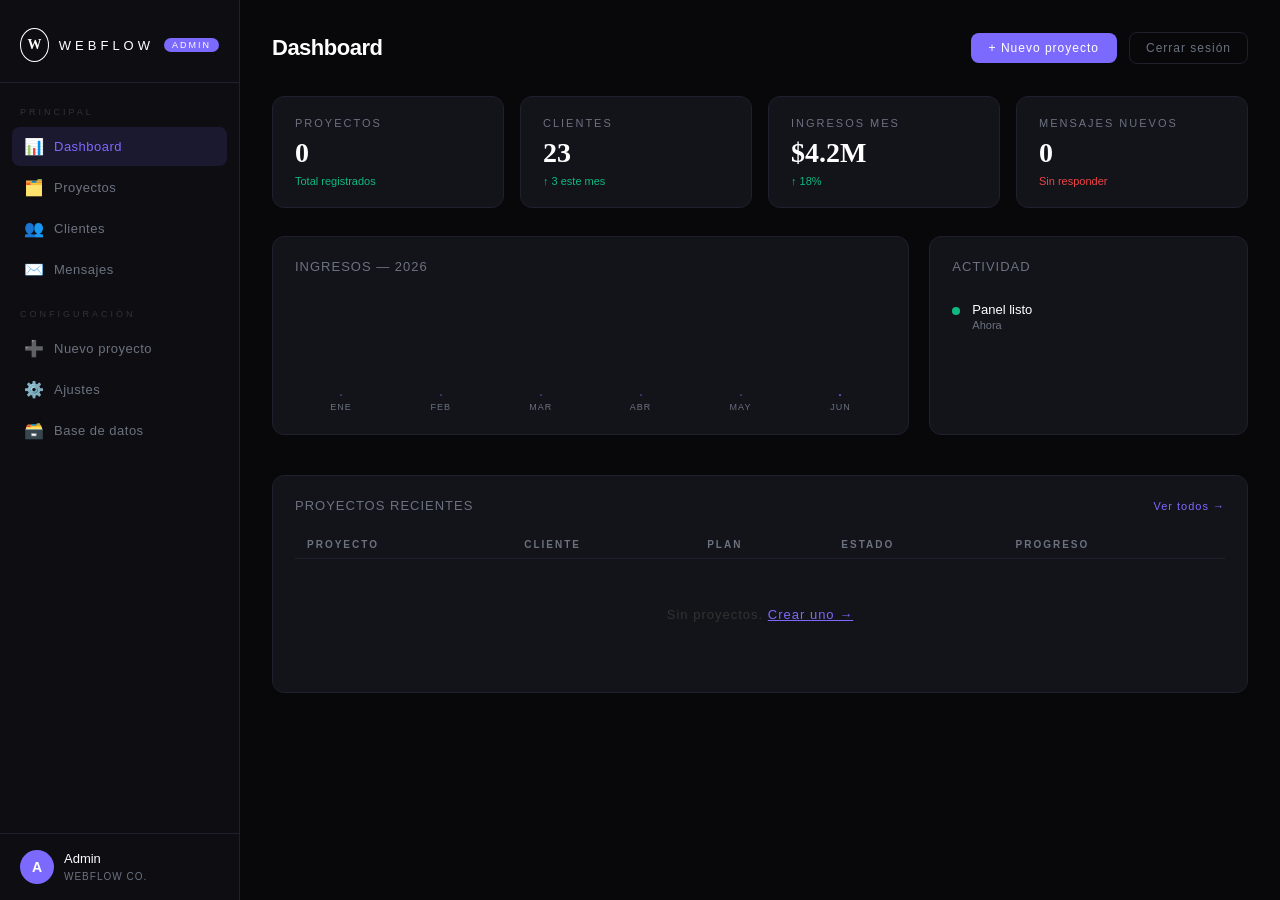
==== admin.html @ 493e7eea "Add files via upload" ====
<!DOCTYPE html>
<html lang="es">
<head>
  <meta charset="UTF-8">
  <meta name="viewport" content="width=device-width, initial-scale=1.0">
  <link rel="icon" href="images.ico/webfloww.ico" type="image/x-icon">
  <title>Admin 👑 Webflow CO</title>
  <style>
    *{margin:0;padding:0;box-sizing:border-box;}
    :root{--bg:#08080a;--side:#0e0e12;--card:#13131a;--border:#1f1f2e;--w:#fff;--g:#6b7280;--accent:#7c6aff;--green:#10b981;--red:#ef4444;--yellow:#f59e0b;}
    body{background:var(--bg);color:var(--w);font-family:'Segoe UI',Arial,sans-serif;display:flex;min-height:100vh;}
    .sidebar{width:240px;min-height:100vh;background:var(--side);border-right:1px solid var(--border);display:flex;flex-direction:column;position:fixed;top:0;left:0;z-index:50;}
    .sb-logo{padding:28px 20px 20px;border-bottom:1px solid var(--border);display:flex;align-items:center;gap:10px;}
    .sb-logo-circle{width:34px;height:34px;border:1.5px solid #fff;border-radius:50%;display:flex;align-items:center;justify-content:center;font-family:Georgia,serif;font-size:14px;font-weight:700;}
    .sb-logo-text{font-size:13px;font-weight:300;letter-spacing:4px;}
    .sb-badge{font-size:9px;letter-spacing:2px;background:var(--accent);color:#fff;padding:2px 8px;border-radius:10px;margin-left:auto;}
    .sb-nav{flex:1;padding:20px 12px;}
    .sb-section{font-size:9px;letter-spacing:3px;color:#333;padding:4px 8px 10px;}
    .sb-link{display:flex;align-items:center;gap:10px;padding:10px 12px;border-radius:8px;color:var(--g);font-size:13px;letter-spacing:.5px;cursor:pointer;transition:all .2s;margin-bottom:2px;border:none;background:none;width:100%;text-align:left;}
    .sb-link:hover,.sb-link.active{background:rgba(124,106,255,.12);color:#fff;}
    .sb-link.active{color:var(--accent);}
    .sb-link .icon{font-size:16px;width:20px;text-align:center;}
    .sb-footer{padding:16px 20px;border-top:1px solid var(--border);}
    .sb-user{display:flex;align-items:center;gap:10px;}
    .sb-avatar{width:34px;height:34px;background:var(--accent);border-radius:50%;display:flex;align-items:center;justify-content:center;font-size:14px;font-weight:700;}
    .sb-user-info small{color:var(--g);font-size:10px;letter-spacing:1px;}
    .sb-user-name{font-size:13px;}
    .main{margin-left:240px;flex:1;padding:32px;min-height:100vh;}
    .topbar{display:flex;align-items:center;justify-content:space-between;margin-bottom:32px;}
    .topbar h1{font-size:22px;font-weight:600;letter-spacing:-.5px;}
    .topbar-right{display:flex;align-items:center;gap:12px;}
    .topbar-btn{padding:8px 18px;background:var(--accent);color:#fff;border:none;border-radius:8px;font-size:12px;letter-spacing:1px;cursor:pointer;transition:opacity .2s;}
    .topbar-btn:hover{opacity:.85;}
    .logout-btn{padding:8px 16px;background:transparent;color:var(--g);border:1px solid var(--border);border-radius:8px;font-size:12px;letter-spacing:1px;cursor:pointer;transition:all .2s;}
    .logout-btn:hover{border-color:#888;color:#fff;}
    .page{display:none;}
    .page.active{display:block;}
    .stats-row{display:grid;grid-template-columns:repeat(4,1fr);gap:16px;margin-bottom:28px;}
    .stat-card{background:var(--card);border:1px solid var(--border);border-radius:12px;padding:20px 22px;}
    .stat-card .label{font-size:11px;letter-spacing:2px;color:var(--g);margin-bottom:8px;}
    .stat-card .value{font-size:28px;font-weight:700;font-family:Georgia,serif;}
    .stat-card .delta{font-size:11px;margin-top:6px;}
    .delta.up{color:var(--green);}
    .delta.down{color:var(--red);}
    .grid2{display:grid;grid-template-columns:1fr 1fr;gap:20px;margin-bottom:20px;}
    .grid3{display:grid;grid-template-columns:2fr 1fr;gap:20px;margin-bottom:20px;}
    .card{background:var(--card);border:1px solid var(--border);border-radius:12px;padding:22px;margin-bottom:20px;}
    .card-header{display:flex;align-items:center;justify-content:space-between;margin-bottom:18px;}
    .card-title{font-size:13px;letter-spacing:1px;color:var(--g);}
    .card-action{font-size:11px;color:var(--accent);cursor:pointer;letter-spacing:1px;background:none;border:none;}
    .card-action:hover{text-decoration:underline;}
    table{width:100%;border-collapse:collapse;}
    th{font-size:10px;letter-spacing:2px;color:var(--g);padding:8px 12px;text-align:left;border-bottom:1px solid var(--border);}
    td{font-size:13px;padding:10px 12px;border-bottom:1px solid #0f0f18;color:#ccc;vertical-align:middle;}
    tr:last-child td{border-bottom:none;}
    tr:hover td{background:rgba(124,106,255,.04);}
    .badge{display:inline-block;padding:3px 10px;border-radius:20px;font-size:10px;letter-spacing:1px;}
    .badge-green{background:rgba(16,185,129,.12);color:var(--green);border:1px solid rgba(16,185,129,.2);}
    .badge-yellow{background:rgba(245,158,11,.12);color:var(--yellow);border:1px solid rgba(245,158,11,.2);}
    .badge-red{background:rgba(239,68,68,.12);color:var(--red);border:1px solid rgba(239,68,68,.2);}
    .badge-purple{background:rgba(124,106,255,.12);color:var(--accent);border:1px solid rgba(124,106,255,.2);}
    .btn-del{background:transparent;border:1px solid var(--red);color:var(--red);padding:4px 12px;border-radius:6px;font-size:11px;letter-spacing:1px;cursor:pointer;transition:all .2s;white-space:nowrap;}
    .btn-del:hover{background:var(--red);color:#fff;}
    .bar-chart{display:flex;align-items:flex-end;gap:8px;height:120px;padding-top:10px;}
    .bar{flex:1;background:rgba(124,106,255,.15);border-radius:4px 4px 0 0;border:1px solid rgba(124,106,255,.3);transition:background .3s;}
    .bar:hover{background:rgba(124,106,255,.35);}
    .bar-label{text-align:center;font-size:9px;color:var(--g);margin-top:6px;letter-spacing:1px;}
    .activity-item{display:flex;gap:12px;padding:10px 0;border-bottom:1px solid var(--border);}
    .activity-item:last-child{border-bottom:none;}
    .act-dot{width:8px;height:8px;border-radius:50%;background:var(--accent);margin-top:5px;flex-shrink:0;}
    .act-dot.green{background:var(--green);}
    .act-dot.yellow{background:var(--yellow);}
    .act-text{font-size:13px;}
    .act-time{font-size:11px;color:var(--g);margin-top:2px;}
    .progress-bar-wrap{background:#1a1a2e;border-radius:4px;height:6px;overflow:hidden;margin-top:6px;}
    .progress-bar{height:100%;border-radius:4px;background:var(--accent);transition:width .5s;}
    .form-grid{display:grid;grid-template-columns:1fr 1fr;gap:14px;}
    .field{margin-bottom:14px;}
    .field label{display:block;font-size:10px;letter-spacing:2px;color:var(--g);margin-bottom:6px;}
    .field input,.field textarea,.field select{width:100%;background:#0a0a10;border:1px solid var(--border);border-radius:8px;padding:10px 14px;color:#fff;font-size:14px;outline:none;transition:border .2s;font-family:inherit;}
    .field input:focus,.field textarea:focus,.field select:focus{border-color:var(--accent);}
    .field textarea{min-height:90px;resize:vertical;}
    .field select option{background:#111;}
    .btn-save{padding:10px 24px;background:var(--accent);color:#fff;border:none;border-radius:8px;font-size:12px;letter-spacing:2px;cursor:pointer;transition:opacity .2s;}
    .btn-save:hover{opacity:.85;}
    .btn-danger{padding:10px 24px;background:transparent;color:var(--red);border:1px solid var(--red);border-radius:8px;font-size:12px;letter-spacing:2px;cursor:pointer;}
    .msg-item{padding:14px 16px;border:1px solid var(--border);border-radius:10px;margin-bottom:10px;transition:border .2s;}
    .msg-item:hover{border-color:#444;}
    .msg-item.unread{border-left:3px solid var(--accent);}
    .msg-header{display:flex;justify-content:space-between;align-items:center;margin-bottom:6px;}
    .msg-from{font-size:14px;font-weight:600;}
    .msg-time{font-size:11px;color:var(--g);}
    .msg-preview{font-size:13px;color:var(--g);margin-bottom:8px;}
    .msg-full{font-size:13px;color:#bbb;line-height:1.8;display:none;margin-top:10px;padding-top:10px;border-top:1px solid var(--border);}
    .msg-actions{display:flex;gap:10px;align-items:center;margin-top:8px;flex-wrap:wrap;}
    .msg-link-btn{background:none;border:none;color:var(--accent);font-size:11px;letter-spacing:1px;cursor:pointer;padding:0;}
    .msg-link-btn:hover{text-decoration:underline;}
    .empty-state{text-align:center;padding:48px 20px;color:#333;font-size:13px;letter-spacing:1px;}
    @media(max-width:900px){
      .sidebar{width:60px;}
      .sb-logo-text,.sb-badge,.sb-section,.sb-user-info,.sb-link span:not(.icon){display:none;}
      .sb-logo{padding:20px 12px;}
      .main{margin-left:60px;padding:20px;}
      .stats-row{grid-template-columns:repeat(2,1fr);}
      .grid2,.grid3{grid-template-columns:1fr;}
      .form-grid{grid-template-columns:1fr;}
    }
  </style>
</head>
<body>

  <aside class="sidebar">
    <div class="sb-logo">
      <div class="sb-logo-circle">W</div>
      <div class="sb-logo-text">WEBFLOW</div>
      <div class="sb-badge">ADMIN</div>
    </div>
    <nav class="sb-nav">
      <div class="sb-section">PRINCIPAL</div>
      <button class="sb-link active" onclick="showPage('dashboard',this)"><span class="icon">📊</span><span>Dashboard</span></button>
      <button class="sb-link" onclick="showPage('proyectos',this)"><span class="icon">🗂️</span><span>Proyectos</span></button>
      <button class="sb-link" onclick="showPage('clientes',this)"><span class="icon">👥</span><span>Clientes</span></button>
      <button class="sb-link" id="sb-mensajes" onclick="showPage('mensajes',this)">
        <span class="icon">✉️</span>
        <span>Mensajes <span id="msgBadge" style="background:var(--accent);color:#fff;border-radius:10px;font-size:9px;padding:1px 6px;margin-left:4px;display:none;"></span></span>
      </button>
      <div class="sb-section" style="margin-top:16px;">CONFIGURACIÓN</div>
      <button class="sb-link" onclick="showPage('nuevo-proyecto',this)"><span class="icon">➕</span><span>Nuevo proyecto</span></button>
      <button class="sb-link" onclick="showPage('ajustes',this)"><span class="icon">⚙️</span><span>Ajustes</span></button>
      <button class="sb-link" onclick="showPage('base-datos',this)"><span class="icon">🗃️</span><span>Base de datos</span></button>
    </nav>
    <div class="sb-footer">
      <div class="sb-user">
        <div class="sb-avatar">A</div>
        <div class="sb-user-info">
          <div class="sb-user-name">Admin</div>
          <small>WEBFLOW CO.</small>
        </div>
      </div>
    </div>
  </aside>

  <main class="main">
    <div class="topbar">
      <h1 id="pageTitle">Dashboard</h1>
      <div class="topbar-right">
        <button class="topbar-btn" onclick="showPage('nuevo-proyecto',null)">+ Nuevo proyecto</button>
        <button class="logout-btn" onclick="doLogout()">Cerrar sesión</button>
      </div>
    </div>

    <!-- DASHBOARD -->
    <div class="page active" id="page-dashboard">
      <div class="stats-row">
        <div class="stat-card"><div class="label">PROYECTOS</div><div class="value" id="dash-nproyectos">0</div><div class="delta up">Total registrados</div></div>
        <div class="stat-card"><div class="label">CLIENTES</div><div class="value">23</div><div class="delta up">↑ 3 este mes</div></div>
        <div class="stat-card"><div class="label">INGRESOS MES</div><div class="value">$4.2M</div><div class="delta up">↑ 18%</div></div>
        <div class="stat-card"><div class="label">MENSAJES NUEVOS</div><div class="value" id="dash-nmensajes">0</div><div class="delta down">Sin responder</div></div>
      </div>
      <div class="grid3">
        <div class="card">
          <div class="card-header"><span class="card-title">INGRESOS — 2026</span></div>
          <div class="bar-chart">
            <div style="display:flex;flex-direction:column;align-items:center;flex:1;"><div class="bar" style="height:40%;"></div><div class="bar-label">ENE</div></div>
            <div style="display:flex;flex-direction:column;align-items:center;flex:1;"><div class="bar" style="height:60%;"></div><div class="bar-label">FEB</div></div>
            <div style="display:flex;flex-direction:column;align-items:center;flex:1;"><div class="bar" style="height:45%;"></div><div class="bar-label">MAR</div></div>
            <div style="display:flex;flex-direction:column;align-items:center;flex:1;"><div class="bar" style="height:80%;"></div><div class="bar-label">ABR</div></div>
            <div style="display:flex;flex-direction:column;align-items:center;flex:1;"><div class="bar" style="height:70%;"></div><div class="bar-label">MAY</div></div>
            <div style="display:flex;flex-direction:column;align-items:center;flex:1;"><div class="bar" style="height:90%;background:rgba(124,106,255,.35);border-color:rgba(124,106,255,.6);"></div><div class="bar-label">JUN</div></div>
          </div>
        </div>
        <div class="card">
          <div class="card-header"><span class="card-title">ACTIVIDAD</span></div>
          <div id="dash-actividad">
            <div class="activity-item"><div class="act-dot green"></div><div><div class="act-text">Panel listo</div><div class="act-time">Ahora</div></div></div>
          </div>
        </div>
      </div>
      <div class="card">
        <div class="card-header">
          <span class="card-title">PROYECTOS RECIENTES</span>
          <button class="card-action" onclick="showPage('proyectos',null)">Ver todos →</button>
        </div>
        <table>
          <thead><tr><th>PROYECTO</th><th>CLIENTE</th><th>PLAN</th><th>ESTADO</th><th>PROGRESO</th></tr></thead>
          <tbody id="dash-tabla"></tbody>
        </table>
      </div>
    </div>

    <!-- PROYECTOS -->
    <div class="page" id="page-proyectos">
      <div class="card">
        <div class="card-header">
          <span class="card-title">TODOS LOS PROYECTOS</span>
          <button class="card-action" onclick="showPage('nuevo-proyecto',null)">+ Nuevo</button>
        </div>
        <table>
          <thead>
            <tr><th>PROYECTO</th><th>CLIENTE</th><th>PLAN</th><th>VALOR</th><th>ESTADO</th><th>ENTREGA</th><th>ACCIÓN</th></tr>
          </thead>
          <tbody id="tabla-proyectos"></tbody>
        </table>
      </div>
    </div>

    <!-- CLIENTES -->
    <div class="page" id="page-clientes">
      <div class="card">
        <div class="card-header"><span class="card-title">CLIENTES REGISTRADOS</span></div>
        <table>
          <thead><tr><th>NOMBRE</th><th>EMPRESA</th><th>TELÉFONO</th><th>CORREO</th><th>ESTADO</th></tr></thead>
          <tbody>
            <tr><td>Juan Pérez</td><td>Hotel La Posada</td><td>+57 310 111 2233</td><td>jperez@posada.com</td><td><span class="badge badge-green">Activo</span></td></tr>
            <tr><td>Ana Gómez</td><td>El Sabor Resto</td><td>+57 311 444 5566</td><td>ana@elsabor.co</td><td><span class="badge badge-green">Activo</span></td></tr>
            <tr><td>Dr. Carlos M.</td><td>Clínica Sonrisa</td><td>+57 312 777 8899</td><td>drm@clinica.co</td><td><span class="badge badge-yellow">En proceso</span></td></tr>
            <tr><td>Sofía Castro</td><td>Moda Elegante</td><td>+57 300 222 3344</td><td>sofia@moda.co</td><td><span class="badge badge-yellow">En proceso</span></td></tr>
            <tr><td>Lic. Ramírez</td><td>R&A Abogados</td><td>+57 315 555 6677</td><td>lic@rabogados.co</td><td><span class="badge badge-red">Pendiente</span></td></tr>
          </tbody>
        </table>
      </div>
    </div>

    <!-- MENSAJES -->
    <div class="page" id="page-mensajes">
      <div class="card">
        <div class="card-header">
          <span class="card-title">MENSAJES DEL FORMULARIO</span>
          <button class="card-action" style="color:var(--red);" onclick="borrarTodos()">Borrar todos</button>
        </div>
        <div id="lista-mensajes"></div>
      </div>
    </div>

    <!-- NUEVO PROYECTO -->
    <div class="page" id="page-nuevo-proyecto">
      <div class="card">
        <div class="card-header"><span class="card-title">CREAR NUEVO PROYECTO</span></div>
        <div class="form-grid">
          <div class="field"><label>NOMBRE DEL PROYECTO *</label><input type="text" id="np-nombre" placeholder="Ej: Hotel Vista Mar"/></div>
          <div class="field"><label>CLIENTE *</label><input type="text" id="np-cliente" placeholder="Nombre del cliente"/></div>
          <div class="field"><label>CORREO</label><input type="email" id="np-correo" placeholder="cliente@correo.com"/></div>
          <div class="field"><label>TELÉFONO</label><input type="tel" id="np-telefono" placeholder="+57 300 000 0000"/></div>
          <div class="field">
            <label>PLAN</label>
            <select id="np-plan">
              <option value="Básico">Básico — $250K</option>
              <option value="Profesional">Profesional — $500K</option>
              <option value="Empresarial">Empresarial — $1.0M</option>
              <option value="Personalizado">Personalizado</option>
            </select>
          </div>
          <div class="field"><label>VALOR</label><input type="text" id="np-valor" placeholder="Ej: $500K"/></div>
          <div class="field">
            <label>ESTADO</label>
            <select id="np-estado">
              <option value="Pendiente">Pendiente</option>
              <option value="En desarrollo">En desarrollo</option>
              <option value="En revisión">En revisión</option>
              <option value="Entregado">Entregado</option>
            </select>
          </div>
          <div class="field"><label>FECHA ESTIMADA</label><input type="text" id="np-fecha" placeholder="Ej: May 2026"/></div>
        </div>
        <div class="field"><label>DESCRIPCIÓN / NOTAS</label><textarea id="np-desc" placeholder="Requerimientos, notas importantes del cliente..."></textarea></div>
        <div style="display:flex;gap:12px;margin-top:8px;">
          <button class="btn-save" onclick="agregarProyecto()">GUARDAR PROYECTO</button>
          <button class="btn-danger" onclick="showPage('proyectos',null)">Cancelar</button>
        </div>
      </div>
    </div>

    <!-- AJUSTES -->
    <div class="page" id="page-ajustes">
      <div class="grid2">
        <div class="card">
          <div class="card-header"><span class="card-title">DATOS DE LA AGENCIA</span></div>
          <div class="field"><label>NOMBRE</label><input type="text" value="Webflow CO."/></div>
          <div class="field"><label>CORREO</label><input type="email" value="webflow.oficial@gmail.com"/></div>
          <div class="field"><label>TELÉFONO</label><input type="tel" value="+57 301 667 5660"/></div>
          <div class="field"><label>CIUDAD</label><input type="text" value="Bucaramanga, Colombia"/></div>
          <button class="btn-save" onclick="alert('Guardado ✓')">GUARDAR</button>
        </div>
        <div class="card">
          <div class="card-header"><span class="card-title">SEGURIDAD</span></div>
          <div class="field"><label>CONTRASEÑA ACTUAL</label><input type="password" placeholder="••••••••"/></div>
          <div class="field"><label>NUEVA CONTRASEÑA</label><input type="password" placeholder="••••••••"/></div>
          <div class="field"><label>CONFIRMAR</label><input type="password" placeholder="••••••••"/></div>
          <button class="btn-save" onclick="alert('Actualizado ✓')">CAMBIAR</button>
        </div>
      </div>
    </div>

    <!-- BASE DE DATOS -->
    <div class="page" id="page-base-datos">
      <div class="card" style="margin-bottom:20px;">
        <div class="card-header"><span class="card-title">OPCIONES DE BASE DE DATOS</span></div>
        <p style="color:var(--g);font-size:14px;line-height:1.8;margin-bottom:20px;">Elige cómo conectar tu agencia a una base de datos real.</p>
        <div style="display:grid;grid-template-columns:repeat(auto-fit,minmax(200px,1fr));gap:14px;">
          <div style="background:#0a0a12;border:1px solid var(--border);border-radius:10px;padding:18px;"><div style="font-size:22px;margin-bottom:8px;">🔥</div><b>Firebase</b><p style="font-size:12px;color:var(--g);margin-top:6px;">NoSQL Google. Gratis hasta cierto límite.</p><span class="badge badge-green" style="margin-top:10px;display:inline-block;">Recomendado</span></div>
          <div style="background:#0a0a12;border:1px solid var(--border);border-radius:10px;padding:18px;"><div style="font-size:22px;margin-bottom:8px;">🐘</div><b>Supabase</b><p style="font-size:12px;color:var(--g);margin-top:6px;">PostgreSQL con API REST automática.</p><span class="badge badge-yellow" style="margin-top:10px;display:inline-block;">Popular</span></div>
          <div style="background:#0a0a12;border:1px solid var(--border);border-radius:10px;padding:18px;"><div style="font-size:22px;margin-bottom:8px;">🍃</div><b>MongoDB</b><p style="font-size:12px;color:var(--g);margin-top:6px;">NoSQL flexible para proyectos complejos.</p><span class="badge badge-purple" style="margin-top:10px;display:inline-block;">Avanzado</span></div>
          <div style="background:#0a0a12;border:1px solid var(--border);border-radius:10px;padding:18px;"><div style="font-size:22px;margin-bottom:8px;">🐬</div><b>MySQL</b><p style="font-size:12px;color:var(--g);margin-top:6px;">Relacional clásico para proyectos estructurados.</p><span class="badge badge-green" style="margin-top:10px;display:inline-block;">Estable</span></div>
        </div>
      </div>
      <div class="card">
        <div class="card-header"><span class="card-title">GUÍA COMPLETA</span></div>
        <p style="color:var(--g);font-size:14px;margin-bottom:16px;">Instrucciones paso a paso y código de ejemplo.</p>
        <a href="db-guide.html" target="_blank" class="btn-save" style="text-decoration:none;display:inline-block;">Ver db-guide.html →</a>
      </div>
    </div>

  </main>

<script>
// ============================================================
// CLAVES localStorage — compartidas con index.html
// ============================================================
const K_MSG  = 'wf_mensajes';
const K_PROY = 'wf_proyectos';

// ============================================================
// NAVEGACIÓN
// ============================================================
const TITLES = {dashboard:'Dashboard',proyectos:'Proyectos',clientes:'Clientes',mensajes:'Mensajes','nuevo-proyecto':'Nuevo Proyecto',ajustes:'Ajustes','base-datos':'Base de Datos'};

function showPage(id, btn) {
  document.querySelectorAll('.page').forEach(p => p.classList.remove('active'));
  document.querySelectorAll('.sb-link').forEach(b => b.classList.remove('active'));
  const pg = document.getElementById('page-' + id);
  if (pg) pg.classList.add('active');
  if (btn) btn.classList.add('active');
  document.getElementById('pageTitle').textContent = TITLES[id] || id;
  if (id === 'proyectos')      renderProyectos();
  if (id === 'mensajes')       renderMensajes();
  if (id === 'dashboard')      renderDashboard();
  if (id === 'nuevo-proyecto') limpiarFormProyecto();
}

function doLogout() {
  sessionStorage.removeItem('wf_admin');
  window.location.href = 'index.html';
}

// ============================================================
// PROYECTOS
// ============================================================
const PLAN_BADGE   = {Básico:'badge-green',Profesional:'badge-yellow',Empresarial:'badge-purple',Personalizado:'badge-purple'};
const ESTADO_BADGE = {Entregado:'badge-green','En revisión':'badge-yellow','En desarrollo':'badge-red',Pendiente:'badge-red',Consultando:'badge-red'};
const ESTADO_PCT   = {Entregado:100,'En revisión':70,'En desarrollo':40,Pendiente:10,Consultando:20};
const ESTADO_COLOR = {Entregado:'var(--green)','En revisión':'var(--yellow)','En desarrollo':'var(--accent)',Pendiente:'var(--red)',Consultando:'var(--red)'};

function getProy()       { try { return JSON.parse(localStorage.getItem(K_PROY)) || []; } catch(e) { return []; } }
function saveProy(arr)   { localStorage.setItem(K_PROY, JSON.stringify(arr)); }

function limpiarFormProyecto() {
  ['np-nombre','np-cliente','np-correo','np-telefono','np-valor','np-fecha','np-desc'].forEach(id => {
    const el = document.getElementById(id);
    if (el) el.value = '';
  });
  const pl = document.getElementById('np-plan');
  const es = document.getElementById('np-estado');
  if (pl) pl.selectedIndex = 0;
  if (es) es.selectedIndex = 0;
}

function agregarProyecto() {
  const nombre  = document.getElementById('np-nombre').value.trim();
  const cliente = document.getElementById('np-cliente').value.trim();
  if (!nombre || !cliente) { alert('Completa al menos el Nombre del proyecto y el Cliente.'); return; }

  const p = {
    id:       Date.now(),
    nombre,
    cliente,
    correo:   document.getElementById('np-correo').value.trim(),
    telefono: document.getElementById('np-telefono').value.trim(),
    plan:     document.getElementById('np-plan').value,
    valor:    document.getElementById('np-valor').value.trim() || '—',
    estado:   document.getElementById('np-estado').value,
    fecha:    document.getElementById('np-fecha').value.trim() || '—',
    desc:     document.getElementById('np-desc').value.trim(),
    creado:   new Date().toLocaleString('es-CO')
  };

  const arr = getProy();
  arr.unshift(p);
  saveProy(arr);

  alert('Proyecto "' + nombre + '" guardado correctamente ✓');
  showPage('proyectos', null);
}

function eliminarProyecto(id) {
  if (!confirm('¿Eliminar este proyecto? Esta acción no se puede deshacer.')) return;
  saveProy(getProy().filter(p => p.id !== id));
  renderProyectos();
  renderDashboard();
}

function renderProyectos() {
  const arr   = getProy();
  const tbody = document.getElementById('tabla-proyectos');
  if (!tbody) return;

  if (arr.length === 0) {
    tbody.innerHTML = `<tr><td colspan="7" class="empty-state">No hay proyectos registrados aún. <a href="#" onclick="showPage('nuevo-proyecto',null);return false;" style="color:var(--accent);">Agregar uno →</a></td></tr>`;
    return;
  }

  tbody.innerHTML = arr.map(p => `
    <tr>
      <td><strong style="color:#eee;">${p.nombre}</strong>${p.desc ? `<br><small style="color:#555;">${p.desc.substring(0,50)}${p.desc.length>50?'...':''}</small>` : ''}</td>
      <td>${p.cliente}${p.correo ? `<br><small style="color:#555;">${p.correo}</small>` : ''}</td>
      <td><span class="badge ${PLAN_BADGE[p.plan]||'badge-purple'}">${p.plan}</span></td>
      <td>${p.valor}</td>
      <td><span class="badge ${ESTADO_BADGE[p.estado]||'badge-red'}">${p.estado}</span></td>
      <td>${p.fecha}</td>
      <td><button class="btn-del" onclick="eliminarProyecto(${p.id})">Eliminar</button></td>
    </tr>
  `).join('');
}

// ============================================================
// MENSAJES — conectados con index.html via localStorage
// ============================================================
function getMsg()      { try { return JSON.parse(localStorage.getItem(K_MSG)) || []; } catch(e) { return []; } }
function saveMsg(arr)  { localStorage.setItem(K_MSG, JSON.stringify(arr)); actualizarBadge(); }

function actualizarBadge() {
  const noLeidos = getMsg().filter(m => !m.leido).length;
  const badge    = document.getElementById('msgBadge');
  const dashN    = document.getElementById('dash-nmensajes');
  if (badge)  { badge.textContent = noLeidos; badge.style.display = noLeidos > 0 ? 'inline' : 'none'; }
  if (dashN)  dashN.textContent = noLeidos;
}

function eliminarMensaje(id) {
  if (!confirm('¿Eliminar este mensaje?')) return;
  saveMsg(getMsg().filter(m => m.id !== id));
  renderMensajes();
  renderDashboard();
}

function borrarTodos() {
  if (getMsg().length === 0) { alert('No hay mensajes para borrar.'); return; }
  if (!confirm('¿Borrar TODOS los mensajes? Esta acción no se puede deshacer.')) return;
  saveMsg([]);
  renderMensajes();
  renderDashboard();
}

function marcarLeido(id) {
  saveMsg(getMsg().map(m => m.id === id ? {...m, leido: true} : m));
  actualizarBadge();
}

function toggleDetalle(id) {
  const el = document.getElementById('det-' + id);
  if (!el) return;
  const abierto = el.style.display === 'block';
  el.style.display = abierto ? 'none' : 'block';
  const btn = document.getElementById('togbtn-' + id);
  if (btn) btn.textContent = abierto ? 'Ver mensaje completo' : 'Ocultar';
  if (!abierto) marcarLeido(id);
}

function tiempoRelativo(ts) {
  const d = Date.now() - ts;
  const m = Math.floor(d/60000), h = Math.floor(d/3600000), dias = Math.floor(d/86400000);
  if (m < 1)  return 'Ahora mismo';
  if (m < 60) return `Hace ${m} min`;
  if (h < 24) return `Hace ${h}h`;
  return `Hace ${dias} día${dias>1?'s':''}`;
}

function renderMensajes() {
  const arr  = getMsg();
  const cont = document.getElementById('lista-mensajes');
  if (!cont) return;

  if (arr.length === 0) {
    cont.innerHTML = '<div class="empty-state">No hay mensajes aún.<br>Los mensajes enviados desde el formulario de contacto del sitio aparecerán aquí automáticamente.</div>';
    return;
  }

  cont.innerHTML = arr.map(m => `
    <div class="msg-item ${m.leido ? '' : 'unread'}">
      <div class="msg-header">
        <span class="msg-from">
          ${m.nombre}
          ${!m.leido ? '<span class="badge badge-purple" style="margin-left:8px;font-size:9px;">NUEVO</span>' : ''}
        </span>
        <span class="msg-time">${tiempoRelativo(m.ts)}</span>
      </div>
      <div class="msg-preview">${(m.mensaje||'(sin mensaje)').substring(0,100)}${m.mensaje&&m.mensaje.length>100?'...':''}</div>
      <div class="msg-full" id="det-${m.id}">
        <table style="border:none;margin:0;">
          <tr><td style="color:var(--g);font-size:11px;letter-spacing:1px;padding:4px 12px 4px 0;border:none;width:80px;">CORREO</td><td style="border:none;padding:4px 0;">${m.correo||'—'}</td></tr>
          <tr><td style="color:var(--g);font-size:11px;letter-spacing:1px;padding:4px 12px 4px 0;border:none;">TELÉFONO</td><td style="border:none;padding:4px 0;">${m.telefono||'—'}</td></tr>
          <tr><td style="color:var(--g);font-size:11px;letter-spacing:1px;padding:4px 12px 4px 0;border:none;">PROYECTO</td><td style="border:none;padding:4px 0;">${m.tipo||'—'}</td></tr>
          <tr><td style="color:var(--g);font-size:11px;letter-spacing:1px;padding:4px 12px 4px 0;border:none;vertical-align:top;">MENSAJE</td><td style="border:none;padding:4px 0;line-height:1.7;">${m.mensaje||'—'}</td></tr>
        </table>
      </div>
      <div class="msg-actions">
        <button id="togbtn-${m.id}" class="msg-link-btn" onclick="toggleDetalle(${m.id})">Ver mensaje completo</button>
        <span style="color:#333;">·</span>
        <button class="btn-del" style="padding:3px 10px;font-size:10px;" onclick="eliminarMensaje(${m.id})">Eliminar</button>
        ${m.correo ? `<span style="color:#333;">·</span><a href="mailto:${m.correo}?subject=Re: Cotización Webflow CO." style="color:var(--accent);font-size:11px;letter-spacing:1px;text-decoration:none;">Responder →</a>` : ''}
      </div>
    </div>
  `).join('');
}

// ============================================================
// DASHBOARD
// ============================================================
function renderDashboard() {
  const proy  = getProy();
  const msgs  = getMsg();
  const noL   = msgs.filter(m => !m.leido).length;

  const np = document.getElementById('dash-nproyectos');
  const nm = document.getElementById('dash-nmensajes');
  if (np) np.textContent = proy.length;
  if (nm) nm.textContent = noL;

  const tbody = document.getElementById('dash-tabla');
  if (tbody) {
    if (proy.length === 0) {
      tbody.innerHTML = `<tr><td colspan="5" class="empty-state">Sin proyectos. <a href="#" onclick="showPage('nuevo-proyecto',null);return false;" style="color:var(--accent);">Crear uno →</a></td></tr>`;
    } else {
      tbody.innerHTML = proy.slice(0,4).map(p => `
        <tr>
          <td>${p.nombre}</td>
          <td>${p.cliente}</td>
          <td><span class="badge ${PLAN_BADGE[p.plan]||'badge-purple'}">${p.plan}</span></td>
          <td><span class="badge ${ESTADO_BADGE[p.estado]||'badge-red'}">${p.estado}</span></td>
          <td><div class="progress-bar-wrap"><div class="progress-bar" style="width:${ESTADO_PCT[p.estado]||10}%;background:${ESTADO_COLOR[p.estado]||'var(--accent)'};"></div></div></td>
        </tr>
      `).join('');
    }
  }
  actualizarBadge();
}

// ============================================================
// INIT
// ============================================================
window.addEventListener('DOMContentLoaded', () => {
  renderDashboard();
  actualizarBadge();
});

// Escuchar mensajes nuevos desde index.html (otra pestaña)
window.addEventListener('storage', e => {
  if (e.key === K_MSG)  { renderMensajes(); renderDashboard(); }
  if (e.key === K_PROY) { renderProyectos(); renderDashboard(); }
});
</script>
</body>
</html>
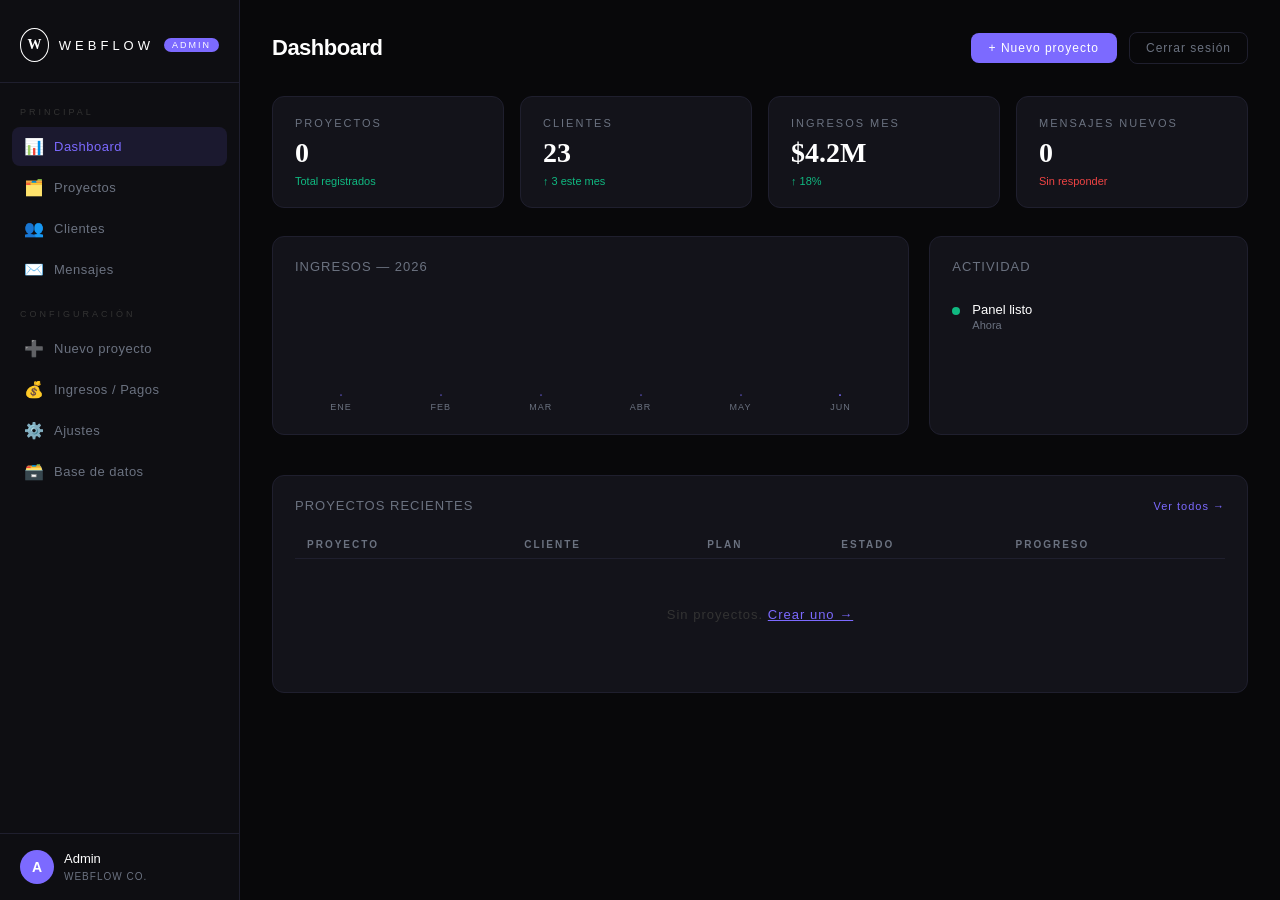
==== commit 1f5d0241: "Update admin.html" ====
--- a/admin.html
+++ b/admin.html
@@ -3,8 +3,8 @@
 <head>
   <meta charset="UTF-8">
   <meta name="viewport" content="width=device-width, initial-scale=1.0">
-  <link rel="icon" href="images.ico/webfloww.ico" type="image/x-icon">
-  <title>Admin 👑 Webflow CO</title>
+    <link rel="icon" href="images.ico/webfloww.ico" type="image/x-icon">
+  <title>Admin — Webflow CO.</title>
   <style>
     *{margin:0;padding:0;box-sizing:border-box;}
     :root{--bg:#08080a;--side:#0e0e12;--card:#13131a;--border:#1f1f2e;--w:#fff;--g:#6b7280;--accent:#7c6aff;--green:#10b981;--red:#ef4444;--yellow:#f59e0b;}
@@ -96,6 +96,52 @@
     .msg-link-btn{background:none;border:none;color:var(--accent);font-size:11px;letter-spacing:1px;cursor:pointer;padding:0;}
     .msg-link-btn:hover{text-decoration:underline;}
     .empty-state{text-align:center;padding:48px 20px;color:#333;font-size:13px;letter-spacing:1px;}
+
+    /* INGRESOS */
+    .ing-stats{display:grid;grid-template-columns:repeat(3,1fr);gap:14px;margin-bottom:20px;}
+    .ing-stat{background:#0a0a12;border:1px solid var(--border);border-radius:10px;padding:16px 20px;}
+    .ing-stat .lbl{font-size:10px;letter-spacing:2px;color:var(--g);margin-bottom:6px;}
+    .ing-stat .val{font-size:24px;font-weight:700;font-family:Georgia,serif;}
+    .ing-stat .sub{font-size:11px;color:var(--g);margin-top:4px;}
+    .bar-chart-dyn{display:flex;align-items:flex-end;gap:6px;height:140px;padding-top:10px;}
+    .bar-dyn{flex:1;border-radius:4px 4px 0 0;border:1px solid rgba(124,106,255,.3);transition:all .4s;cursor:pointer;position:relative;min-width:0;}
+    .bar-dyn:hover{filter:brightness(1.3);}
+    .bar-dyn-label{text-align:center;font-size:9px;color:var(--g);margin-top:5px;letter-spacing:1px;}
+    .ing-form-row{display:grid;grid-template-columns:1fr 1fr 1fr 1fr auto;gap:10px;align-items:end;margin-bottom:16px;}
+    .ing-form-row .field{margin-bottom:0;}
+    .pago-item{display:flex;align-items:center;gap:12px;padding:10px 14px;background:#0a0a12;border:1px solid var(--border);border-radius:8px;margin-bottom:8px;transition:border .2s;}
+    .pago-item:hover{border-color:#3a3a5a;}
+    .pago-icon{width:36px;height:36px;border-radius:8px;display:flex;align-items:center;justify-content:center;font-size:16px;flex-shrink:0;}
+    .pago-icon.pse{background:rgba(0,120,200,.15);border:1px solid rgba(0,120,200,.3);}
+    .pago-icon.efec{background:rgba(16,185,129,.1);border:1px solid rgba(16,185,129,.2);}
+    .pago-icon.trans{background:rgba(245,158,11,.1);border:1px solid rgba(245,158,11,.2);}
+    .pago-icon.otro{background:rgba(124,106,255,.1);border:1px solid rgba(124,106,255,.2);}
+    .pago-info{flex:1;min-width:0;}
+    .pago-nombre{font-size:13px;color:#eee;white-space:nowrap;overflow:hidden;text-overflow:ellipsis;}
+    .pago-meta{font-size:11px;color:var(--g);margin-top:2px;}
+    .pago-valor{font-size:15px;font-weight:700;color:var(--green);white-space:nowrap;margin-right:12px;}
+    .pago-valor.egreso{color:var(--red);}
+    .metodo-tabs{display:flex;gap:0;margin-bottom:20px;border-bottom:1px solid var(--border);}
+    .metodo-tab{padding:8px 18px;font-size:11px;letter-spacing:2px;color:var(--g);cursor:pointer;border-bottom:2px solid transparent;transition:all .2s;background:none;border-top:none;border-left:none;border-right:none;}
+    .metodo-tab.active{color:var(--accent);border-bottom-color:var(--accent);}
+    .pse-guide{background:linear-gradient(135deg,rgba(0,120,200,.08),rgba(0,80,160,.04));border:1px solid rgba(0,120,200,.2);border-radius:12px;padding:24px;}
+    .pse-step{display:flex;gap:14px;margin-bottom:20px;align-items:flex-start;}
+    .pse-num{width:28px;height:28px;background:rgba(0,120,200,.2);border:1px solid rgba(0,120,200,.4);border-radius:50%;display:flex;align-items:center;justify-content:center;font-size:11px;color:#60b0ff;flex-shrink:0;margin-top:2px;}
+    .pse-step h4{font-size:13px;margin-bottom:4px;}
+    .pse-step p{font-size:12px;color:var(--g);line-height:1.7;}
+    .code-block{background:#05050a;border:1px solid var(--border);border-radius:8px;padding:14px 16px;font-size:11px;line-height:1.8;color:#a78bfa;overflow-x:auto;margin-top:10px;font-family:monospace;}
+    .code-block .cm{color:#4a5568;}
+    .code-block .ck{color:#7c6aff;}
+    .code-block .cs{color:#10b981;}
+    .provider-cards{display:grid;grid-template-columns:repeat(auto-fit,minmax(180px,1fr));gap:12px;margin-bottom:20px;}
+    .prov-card{background:#0a0a12;border:1px solid var(--border);border-radius:10px;padding:16px;cursor:pointer;transition:all .2s;}
+    .prov-card:hover,.prov-card.sel{border-color:var(--accent);}
+    .prov-card.sel{background:rgba(124,106,255,.06);}
+    .prov-logo{font-size:24px;margin-bottom:8px;}
+    .prov-name{font-size:13px;font-weight:600;margin-bottom:4px;}
+    .prov-desc{font-size:11px;color:var(--g);line-height:1.5;}
+    .prov-fee{font-size:10px;color:var(--yellow);margin-top:8px;letter-spacing:1px;}
+
     @media(max-width:900px){
       .sidebar{width:60px;}
       .sb-logo-text,.sb-badge,.sb-section,.sb-user-info,.sb-link span:not(.icon){display:none;}
@@ -126,6 +172,7 @@
       </button>
       <div class="sb-section" style="margin-top:16px;">CONFIGURACIÓN</div>
       <button class="sb-link" onclick="showPage('nuevo-proyecto',this)"><span class="icon">➕</span><span>Nuevo proyecto</span></button>
+      <button class="sb-link" onclick="showPage('ingresos',this)"><span class="icon">💰</span><span>Ingresos / Pagos</span></button>
       <button class="sb-link" onclick="showPage('ajustes',this)"><span class="icon">⚙️</span><span>Ajustes</span></button>
       <button class="sb-link" onclick="showPage('base-datos',this)"><span class="icon">🗃️</span><span>Base de datos</span></button>
     </nav>
@@ -207,15 +254,36 @@
     <!-- CLIENTES -->
     <div class="page" id="page-clientes">
       <div class="card">
-        <div class="card-header"><span class="card-title">CLIENTES REGISTRADOS</span></div>
+        <div class="card-header">
+          <span class="card-title">CLIENTES REGISTRADOS</span>
+          <button class="card-action" onclick="showAddCliente()">+ Agregar</button>
+        </div>
+        <div id="form-cliente" style="display:none;background:#0a0a10;border:1px solid var(--border);border-radius:10px;padding:20px;margin-bottom:18px;">
+          <div style="font-size:10px;letter-spacing:2px;color:var(--g);margin-bottom:14px;" id="form-cliente-title">NUEVO CLIENTE</div>
+          <input type="hidden" id="cli-edit-id"/>
+          <div style="display:grid;grid-template-columns:1fr 1fr;gap:12px;margin-bottom:12px;">
+            <div class="field" style="margin:0;"><label>NOMBRE *</label><input type="text" id="cli-nombre" placeholder="Nombre completo"/></div>
+            <div class="field" style="margin:0;"><label>EMPRESA</label><input type="text" id="cli-empresa" placeholder="Nombre de la empresa"/></div>
+            <div class="field" style="margin:0;"><label>TELÉFONO</label><input type="tel" id="cli-tel" placeholder="+57 300 000 0000"/></div>
+            <div class="field" style="margin:0;"><label>CORREO</label><input type="email" id="cli-correo" placeholder="cliente@correo.com"/></div>
+            <div class="field" style="margin:0;"><label>ESTADO</label>
+              <select id="cli-estado">
+                <option value="Activo">Activo</option>
+                <option value="En proceso">En proceso</option>
+                <option value="Pendiente">Pendiente</option>
+                <option value="Inactivo">Inactivo</option>
+              </select>
+            </div>
+            <div class="field" style="margin:0;"><label>NOTAS</label><input type="text" id="cli-notas" placeholder="Opcional"/></div>
+          </div>
+          <div style="display:flex;gap:10px;">
+            <button class="btn-save" onclick="guardarCliente()">GUARDAR</button>
+            <button class="btn-danger" onclick="cancelarCliente()">Cancelar</button>
+          </div>
+        </div>
         <table>
-          <thead><tr><th>NOMBRE</th><th>EMPRESA</th><th>TELÉFONO</th><th>CORREO</th><th>ESTADO</th></tr></thead>
-          <tbody>
-            <tr><td>Juan Pérez</td><td>Hotel La Posada</td><td>+57 310 111 2233</td><td>jperez@posada.com</td><td><span class="badge badge-green">Activo</span></td></tr>
-            <tr><td>Ana Gómez</td><td>El Sabor Resto</td><td>+57 311 444 5566</td><td>ana@elsabor.co</td><td><span class="badge badge-green">Activo</span></td></tr>
-            <tr><td>Dr. Carlos M.</td><td>Clínica Sonrisa</td><td>+57 312 777 8899</td><td>drm@clinica.co</td><td><span class="badge badge-yellow">En proceso</span></td></tr>
-            <tr><td>Sofía Castro</td><td>Moda Elegante</td><td>+57 300 222 3344</td><td>sofia@moda.co</td><td><span class="badge badge-yellow">En proceso</span></td></tr>
-            <tr><td>Lic. Ramírez</td><td>R&A Abogados</td><td>+57 315 555 6677</td><td>lic@rabogados.co</td><td><span class="badge badge-red">Pendiente</span></td></tr>
+          <thead><tr><th>NOMBRE</th><th>EMPRESA</th><th>TELÉFONO</th><th>CORREO</th><th>ESTADO</th><th>ACCIONES</th></tr></thead>
+          <tbody id="tabla-clientes">
           </tbody>
         </table>
       </div>
@@ -235,7 +303,8 @@
     <!-- NUEVO PROYECTO -->
     <div class="page" id="page-nuevo-proyecto">
       <div class="card">
-        <div class="card-header"><span class="card-title">CREAR NUEVO PROYECTO</span></div>
+        <div class="card-header"><span class="card-title" id="np-form-title">CREAR NUEVO PROYECTO</span></div>
+        <input type="hidden" id="np-edit-id" value=""/>
         <div class="form-grid">
           <div class="field"><label>NOMBRE DEL PROYECTO *</label><input type="text" id="np-nombre" placeholder="Ej: Hotel Vista Mar"/></div>
           <div class="field"><label>CLIENTE *</label><input type="text" id="np-cliente" placeholder="Nombre del cliente"/></div>
@@ -270,6 +339,308 @@
       </div>
     </div>
 
+    <!-- INGRESOS / PAGOS -->
+    <div class="page" id="page-ingresos">
+
+      <!-- Stats rápidas -->
+      <div class="ing-stats" id="ing-stats-row">
+        <div class="ing-stat"><div class="lbl">INGRESOS TOTALES</div><div class="val" id="ing-total">$0</div><div class="sub">Todos los pagos</div></div>
+        <div class="ing-stat" style="position:relative;">
+          <div class="lbl">MES ACTUAL <button onclick="toggleEditMes()" style="background:none;border:none;color:var(--accent);font-size:10px;letter-spacing:1px;cursor:pointer;margin-left:6px;">✏ editar</button></div>
+          <div class="val" id="ing-mes">$0</div>
+          <div class="sub" id="ing-mes-lbl">—</div>
+          <!-- Panel editar ingreso manual del mes -->
+          <div id="edit-mes-panel" style="display:none;position:absolute;top:100%;left:0;right:0;background:var(--card);border:1px solid var(--accent);border-radius:10px;padding:14px;z-index:20;margin-top:6px;min-width:240px;">
+            <div style="font-size:10px;letter-spacing:2px;color:var(--g);margin-bottom:10px;">AJUSTAR INGRESO DEL MES</div>
+            <input type="number" id="edit-mes-val" placeholder="Valor en COP (ej: 2500000)" style="width:100%;background:#0a0a10;border:1px solid var(--border);border-radius:6px;padding:8px 12px;color:#fff;font-size:14px;outline:none;margin-bottom:8px;font-family:inherit;"/>
+            <input type="text" id="edit-mes-nota" placeholder="Nota (ej: Abono cliente X)" style="width:100%;background:#0a0a10;border:1px solid var(--border);border-radius:6px;padding:8px 12px;color:#fff;font-size:14px;outline:none;margin-bottom:10px;font-family:inherit;"/>
+            <div style="display:flex;gap:8px;">
+              <button onclick="guardarEditMes('ingreso')" style="flex:1;background:var(--green);color:#fff;border:none;border-radius:6px;padding:7px;font-size:11px;letter-spacing:1px;cursor:pointer;">+ INGRESO</button>
+              <button onclick="guardarEditMes('egreso')"  style="flex:1;background:rgba(239,68,68,.15);color:var(--red);border:1px solid rgba(239,68,68,.3);border-radius:6px;padding:7px;font-size:11px;letter-spacing:1px;cursor:pointer;">− EGRESO</button>
+              <button onclick="toggleEditMes()" style="background:none;border:1px solid var(--border);color:var(--g);border-radius:6px;padding:7px 10px;font-size:11px;cursor:pointer;">✕</button>
+            </div>
+          </div>
+        </div>
+        <div class="ing-stat"><div class="lbl">PAGOS REGISTRADOS</div><div class="val" id="ing-count">0</div><div class="sub">Transacciones</div></div>
+      </div>
+
+      <!-- Gráfica dinámica -->
+      <div class="card">
+        <div class="card-header">
+          <span class="card-title">INGRESOS POR MES — <span id="ing-anio">2026</span></span>
+          <div style="display:flex;gap:8px;">
+            <button class="card-action" onclick="cambiarAnio(-1)">← Ant</button>
+            <button class="card-action" onclick="cambiarAnio(1)">Sig →</button>
+          </div>
+        </div>
+        <div style="display:flex;gap:4px;align-items:flex-end;">
+          <div style="display:flex;flex-direction:column;justify-content:space-between;height:140px;padding-right:8px;font-size:9px;color:var(--g);text-align:right;" id="ing-eje-y"></div>
+          <div style="flex:1;">
+            <div class="bar-chart-dyn" id="ing-barchart"></div>
+            <div style="display:flex;gap:6px;" id="ing-bar-labels"></div>
+          </div>
+        </div>
+      </div>
+
+      <!-- Tabs: Nuevo pago / Historial / PSE -->
+      <div class="card">
+        <div class="metodo-tabs">
+          <button class="metodo-tab active" onclick="switchIngTab('nuevo',this)">➕ Registrar pago</button>
+          <button class="metodo-tab" onclick="switchIngTab('historial',this)">📋 Historial</button>
+          <button class="metodo-tab" onclick="switchIngTab('pse',this)">🏦 Conectar PSE</button>
+        </div>
+
+        <!-- TAB: Nuevo pago -->
+        <div id="ingtab-nuevo">
+          <p style="color:var(--g);font-size:13px;margin-bottom:16px;">Registra manualmente un ingreso recibido (transferencia, PSE, efectivo, etc.)</p>
+          <div class="ing-form-row">
+            <div class="field">
+              <label>CONCEPTO</label>
+              <input type="text" id="ing-concepto" placeholder="Ej: Pago proyecto Hotel"/>
+            </div>
+            <div class="field">
+              <label>CLIENTE</label>
+              <input type="text" id="ing-cliente" placeholder="Nombre del cliente"/>
+            </div>
+            <div class="field">
+              <label>VALOR (COP)</label>
+              <input type="number" id="ing-valor" placeholder="500000" min="0"/>
+            </div>
+            <div class="field">
+              <label>MÉTODO</label>
+              <select id="ing-metodo">
+                <option value="PSE">PSE</option>
+                <option value="Transferencia">Transferencia bancaria</option>
+                <option value="Efectivo">Efectivo</option>
+                <option value="Nequi">Nequi</option>
+                <option value="Daviplata">Daviplata</option>
+                <option value="Otro">Otro</option>
+              </select>
+            </div>
+            <div class="field">
+              <label>FECHA</label>
+              <input type="date" id="ing-fecha"/>
+            </div>
+          </div>
+          <div class="field" style="max-width:600px;">
+            <label>NOTAS (opcional)</label>
+            <input type="text" id="ing-notas" placeholder="Referencia, número de transacción, abono, etc."/>
+          </div>
+          <div style="display:flex;gap:10px;margin-top:4px;">
+            <button class="btn-save" onclick="registrarPago()">GUARDAR PAGO</button>
+            <button class="btn-save" style="background:rgba(239,68,68,.15);color:var(--red);border:1px solid rgba(239,68,68,.3);" onclick="registrarPago('egreso')">REGISTRAR EGRESO</button>
+          </div>
+        </div>
+
+        <!-- TAB: Historial -->
+        <div id="ingtab-historial" style="display:none;">
+          <div style="display:flex;justify-content:space-between;align-items:center;margin-bottom:14px;">
+            <div style="display:flex;gap:8px;">
+              <button class="metodo-tab active" style="padding:6px 14px;" id="ftab-todo" onclick="filtrarPagos('todo',this)">Todos</button>
+              <button class="metodo-tab" style="padding:6px 14px;" id="ftab-ingreso" onclick="filtrarPagos('ingreso',this)">Ingresos</button>
+              <button class="metodo-tab" style="padding:6px 14px;" id="ftab-egreso" onclick="filtrarPagos('egreso',this)">Egresos</button>
+            </div>
+            <button class="card-action" style="color:var(--red);" onclick="borrarHistorial()">Borrar todo</button>
+          </div>
+          <div id="lista-pagos">
+            <div class="empty-state">No hay pagos registrados aún.</div>
+          </div>
+        </div>
+
+        <!-- TAB: PSE -->
+        <div id="ingtab-pse" style="display:none;">
+          <p style="color:var(--g);font-size:13px;margin-bottom:20px;">PSE (Pagos Seguros en Línea) es la pasarela de pagos bancaria más usada en Colombia. Aquí cómo integrarlo en tu sitio.</p>
+
+          <!-- Proveedores -->
+          <div style="font-size:10px;letter-spacing:3px;color:var(--g);margin-bottom:12px;">ELIGE UN PROVEEDOR (intermediarios de PSE)</div>
+          <div class="provider-cards">
+            <div class="prov-card sel" id="prov-wompi" onclick="selProv('wompi')">
+              <div class="prov-logo">💳</div>
+              <div class="prov-name">Wompi (Bancolombia)</div>
+              <div class="prov-desc">El más fácil de integrar. API moderna, documentación en español.</div>
+              <div class="prov-fee">Comisión: 2.95% + $900</div>
+            </div>
+            <div class="prov-card" id="prov-epayco" onclick="selProv('epayco')">
+              <div class="prov-logo">🏦</div>
+              <div class="prov-name">ePayco</div>
+              <div class="prov-desc">Pasarela colombiana con soporte para PSE, tarjetas y efectivo.</div>
+              <div class="prov-fee">Comisión: 2.90% + IVA</div>
+            </div>
+            <div class="prov-card" id="prov-payu" onclick="selProv('payu')">
+              <div class="prov-logo">🌐</div>
+              <div class="prov-name">PayU Colombia</div>
+              <div class="prov-desc">Amplia cobertura en Latinoamérica. Ideal para negocios que escalan.</div>
+              <div class="prov-fee">Comisión: 3.49% + IVA</div>
+            </div>
+            <div class="prov-card" id="prov-mercadopago" onclick="selProv('mercadopago')">
+              <div class="prov-logo">🛒</div>
+              <div class="prov-name">Mercado Pago</div>
+              <div class="prov-desc">Muy conocido en Colombia. Soporte PSE y múltiples medios.</div>
+              <div class="prov-fee">Comisión: 3.29% + IVA</div>
+            </div>
+          </div>
+
+          <!-- Guía dinámica por proveedor -->
+          <div id="pse-guia-wompi" class="pse-guide">
+            <div style="font-size:11px;letter-spacing:3px;color:#60b0ff;margin-bottom:16px;">WOMPI — PASO A PASO</div>
+            <div class="pse-step">
+              <div class="pse-num">1</div>
+              <div>
+                <h4>Crear cuenta en Wompi</h4>
+                <p>Ve a <strong style="color:#60b0ff;">comercios.wompi.co</strong> → Regístrate con RUT o cédula → Activa tu cuenta (puede tomar 1-2 días hábiles para producción).</p>
+              </div>
+            </div>
+            <div class="pse-step">
+              <div class="pse-num">2</div>
+              <div>
+                <h4>Obtener llaves de API</h4>
+                <p>En el dashboard de Wompi → Configuración → Llaves de API. Copia tu <strong style="color:#60b0ff;">llave pública</strong> (pub_test_xxx para pruebas).</p>
+              </div>
+            </div>
+            <div class="pse-step">
+              <div class="pse-num">3</div>
+              <div>
+                <h4>Agregar el widget al sitio (opción más simple)</h4>
+                <p>Pega este código en tu <code style="color:var(--accent);">index.html</code> donde quieras el botón de pago:</p>
+                <div class="code-block">
+<span class="cm">&lt;!-- Botón de pago Wompi — pegar en index.html --&gt;</span>
+&lt;form&gt;
+  &lt;script
+    src=<span class="cs">"https://checkout.wompi.co/widget.js"</span>
+    data-render=<span class="cs">"button"</span>
+    data-public-key=<span class="cs">"pub_test_TU_LLAVE_PUBLICA"</span>
+    data-currency=<span class="cs">"COP"</span>
+    data-amount-in-cents=<span class="cs">"50000000"</span> <span class="cm">&lt;!-- $500.000 COP --&gt;</span>
+    data-reference=<span class="cs">"WEBFLOW-001"</span>
+    data-redirect-url=<span class="cs">"https://tudominio.com/gracias"</span>
+  &gt;&lt;/script&gt;
+&lt;/form&gt;</div>
+              </div>
+            </div>
+            <div class="pse-step">
+              <div class="pse-num">4</div>
+              <div>
+                <h4>Opción avanzada: API REST (monto dinámico)</h4>
+                <p>Para cobrar el monto exacto del proyecto, usa la API desde tu backend:</p>
+                <div class="code-block">
+<span class="cm">// Node.js / Express — crear transacción Wompi</span>
+<span class="ck">const</span> axios = <span class="ck">require</span>(<span class="cs">'axios'</span>);
+
+<span class="ck">async function</span> crearPagoWompi(monto, referencia, email) {
+  <span class="ck">const</span> res = <span class="ck">await</span> axios.post(
+    <span class="cs">'https://sandbox.wompi.co/v1/transactions'</span>,
+    {
+      amount_in_cents: monto * 100, <span class="cm">// $500K → 50000000</span>
+      currency: <span class="cs">'COP'</span>,
+      customer_email: email,
+      reference: referencia,
+      payment_method: { type: <span class="cs">'PSE'</span>, user_type: 0, user_legal_id_type: <span class="cs">'CC'</span>, user_legal_id: <span class="cs">'123456'</span>, financial_institution_code: <span class="cs">'1022'</span> }
+    },
+    { headers: { Authorization: <span class="cs">`Bearer TU_LLAVE_PRIVADA`</span> } }
+  );
+  <span class="ck">return</span> res.data; <span class="cm">// contiene redirect_url → envía al usuario</span>
+}</div>
+              </div>
+            </div>
+            <div class="pse-step">
+              <div class="pse-num">5</div>
+              <div>
+                <h4>Webhook — recibir confirmación de pago</h4>
+                <p>Wompi notifica tu servidor cuando el pago es aprobado. Configura la URL en tu dashboard:</p>
+                <div class="code-block">
+<span class="cm">// Endpoint que Wompi llama automáticamente al pagar</span>
+app.post(<span class="cs">'/webhook/wompi'</span>, (req, res) => {
+  <span class="ck">const</span> { event, data } = req.body;
+  <span class="ck">if</span> (event === <span class="cs">'transaction.updated'</span> && data.transaction.status === <span class="cs">'APPROVED'</span>) {
+    <span class="ck">const</span> ref = data.transaction.reference;
+    <span class="ck">const</span> monto = data.transaction.amount_in_cents / 100;
+    <span class="cm">// Aquí: guardar en BD, enviar email, marcar proyecto como pagado</span>
+    console.log(<span class="cs">`Pago recibido: $${monto} COP — Ref: ${ref}`</span>);
+  }
+  res.sendStatus(200);
+});</div>
+              </div>
+            </div>
+            <div style="margin-top:16px;padding:12px 16px;background:rgba(0,120,200,.08);border-radius:8px;border:1px solid rgba(0,120,200,.2);">
+              <p style="font-size:12px;color:#60b0ff;line-height:1.8;">
+                🔗 <strong>Documentación oficial:</strong> <a href="https://docs.wompi.co" target="_blank" style="color:#60b0ff;">docs.wompi.co</a><br>
+                🧪 <strong>Sandbox:</strong> sandbox.wompi.co (pruebas sin dinero real)<br>
+                📞 <strong>Soporte:</strong> soporte@wompi.co
+              </p>
+            </div>
+          </div>
+
+          <div id="pse-guia-epayco" class="pse-guide" style="display:none;">
+            <div style="font-size:11px;letter-spacing:3px;color:#60b0ff;margin-bottom:16px;">EPAYCO — PASO A PASO</div>
+            <div class="pse-step"><div class="pse-num">1</div><div><h4>Crear cuenta</h4><p>Regístrate en <strong style="color:#60b0ff;">epayco.co</strong> → Activa tu cuenta de comercio → Obtén P_CUST_ID_CLIENTE y P_KEY desde el dashboard.</p></div></div>
+            <div class="pse-step"><div class="pse-num">2</div><div><h4>Integrar el script</h4>
+              <div class="code-block">
+&lt;script src=<span class="cs">"https://checkout.epayco.co/checkout.js"</span>
+  class=<span class="cs">"epayco-button"</span>
+  data-epayco-key=<span class="cs">"TU_PUBLIC_KEY"</span>
+  data-epayco-amount=<span class="cs">"500000"</span>
+  data-epayco-name=<span class="cs">"Proyecto Web"</span>
+  data-epayco-description=<span class="cs">"Desarrollo sitio web"</span>
+  data-epayco-currency=<span class="cs">"cop"</span>
+  data-epayco-country=<span class="cs">"co"</span>
+  data-epayco-test=<span class="cs">"true"</span>
+  data-epayco-email-billing=<span class="cs">"cliente@correo.com"</span>
+&gt;&lt;/script&gt;</div>
+            </div></div>
+            <div style="margin-top:16px;padding:12px 16px;background:rgba(0,120,200,.08);border-radius:8px;border:1px solid rgba(0,120,200,.2);font-size:12px;color:#60b0ff;line-height:1.8;">
+              🔗 <strong>Docs:</strong> <a href="https://docs.epayco.co" target="_blank" style="color:#60b0ff;">docs.epayco.co</a>
+            </div>
+          </div>
+
+          <div id="pse-guia-payu" class="pse-guide" style="display:none;">
+            <div style="font-size:11px;letter-spacing:3px;color:#60b0ff;margin-bottom:16px;">PAYU — PASO A PASO</div>
+            <div class="pse-step"><div class="pse-num">1</div><div><h4>Crear cuenta de comercio</h4><p>Solicita tu cuenta en <strong style="color:#60b0ff;">colombia.payu.com</strong>. Necesitas RUT, cuenta bancaria y documentos del negocio. Aprobación en 3-5 días hábiles.</p></div></div>
+            <div class="pse-step"><div class="pse-num">2</div><div><h4>Integrar PayU Checkout</h4>
+              <div class="code-block">
+<span class="cm">// Formulario de pago PayU (Colombia)</span>
+&lt;form method=<span class="cs">"post"</span> action=<span class="cs">"https://checkout.payulatam.com/ppp-web-gateway-payu/"</span>&gt;
+  &lt;input name=<span class="cs">"merchantId"</span>    value=<span class="cs">"TU_MERCHANT_ID"</span>/&gt;
+  &lt;input name=<span class="cs">"accountId"</span>     value=<span class="cs">"TU_ACCOUNT_ID"</span>/&gt;
+  &lt;input name=<span class="cs">"description"</span>   value=<span class="cs">"Proyecto Webflow CO."</span>/&gt;
+  &lt;input name=<span class="cs">"referenceCode"</span> value=<span class="cs">"WF-001"</span>/&gt;
+  &lt;input name=<span class="cs">"amount"</span>        value=<span class="cs">"500000"</span>/&gt;
+  &lt;input name=<span class="cs">"currency"</span>      value=<span class="cs">"COP"</span>/&gt;
+  &lt;input name=<span class="cs">"signature"</span>     value=<span class="cs">"MD5_FIRMA"</span>/&gt; <span class="cm">&lt;!-- generada en backend --&gt;</span>
+  &lt;input name=<span class="cs">"test"</span>          value=<span class="cs">"1"</span>/&gt;
+  &lt;button type=<span class="cs">"submit"</span>&gt;Pagar con PSE&lt;/button&gt;
+&lt;/form&gt;</div>
+            </div></div>
+            <div style="margin-top:16px;padding:12px 16px;background:rgba(0,120,200,.08);border-radius:8px;border:1px solid rgba(0,120,200,.2);font-size:12px;color:#60b0ff;line-height:1.8;">
+              🔗 <strong>Docs:</strong> <a href="https://developers.payulatam.com/latam/es/docs/integrations.html" target="_blank" style="color:#60b0ff;">developers.payulatam.com</a>
+            </div>
+          </div>
+
+          <div id="pse-guia-mercadopago" class="pse-guide" style="display:none;">
+            <div style="font-size:11px;letter-spacing:3px;color:#60b0ff;margin-bottom:16px;">MERCADO PAGO — PASO A PASO</div>
+            <div class="pse-step"><div class="pse-num">1</div><div><h4>Crear cuenta y aplicación</h4><p>Ve a <strong style="color:#60b0ff;">mercadopago.com.co</strong> → Tus integraciones → Crea una app → Obtén ACCESS_TOKEN y PUBLIC_KEY.</p></div></div>
+            <div class="pse-step"><div class="pse-num">2</div><div><h4>Checkout Pro (más fácil)</h4>
+              <div class="code-block">
+<span class="cm">// Backend Node.js — crear preferencia de pago</span>
+<span class="ck">const</span> { MercadoPagoConfig, Preference } = require(<span class="cs">'mercadopago'</span>);
+<span class="ck">const</span> client = <span class="ck">new</span> MercadoPagoConfig({ accessToken: <span class="cs">'TU_ACCESS_TOKEN'</span> });
+
+<span class="ck">const</span> pref = <span class="ck">new</span> Preference(client);
+<span class="ck">const</span> result = <span class="ck">await</span> pref.create({ body: {
+  items: [{ title: <span class="cs">'Proyecto Webflow CO.'</span>, quantity: 1, unit_price: 500000 }],
+  back_urls: { success: <span class="cs">'https://tudominio.com/gracias'</span>, failure: <span class="cs">'https://tudominio.com/error'</span> },
+  auto_return: <span class="cs">'approved'</span>
+}});
+<span class="cm">// Redirige al usuario a: result.init_point</span></div>
+            </div></div>
+            <div style="margin-top:16px;padding:12px 16px;background:rgba(0,120,200,.08);border-radius:8px;border:1px solid rgba(0,120,200,.2);font-size:12px;color:#60b0ff;line-height:1.8;">
+              🔗 <strong>Docs:</strong> <a href="https://www.mercadopago.com.co/developers" target="_blank" style="color:#60b0ff;">mercadopago.com.co/developers</a>
+            </div>
+          </div>
+
+        </div><!-- fin tab pse -->
+      </div><!-- fin card -->
+    </div><!-- fin page ingresos -->
+
     <!-- AJUSTES -->
     <div class="page" id="page-ajustes">
       <div class="grid2">
@@ -312,17 +683,23 @@
 
   </main>
 
-<script>
-// ============================================================
-// CLAVES localStorage — compartidas con index.html
+<script data-cfasync="false" src="/cdn-cgi/scripts/5c5dd728/cloudflare-static/email-decode.min.js"></script><script>
+// ============================================================
+// CLAVES localStorage
 // ============================================================
 const K_MSG  = 'wf_mensajes';
 const K_PROY = 'wf_proyectos';
+const K_ING  = 'wf_ingresos';
+const K_CLI  = 'wf_clientes';
 
 // ============================================================
 // NAVEGACIÓN
 // ============================================================
-const TITLES = {dashboard:'Dashboard',proyectos:'Proyectos',clientes:'Clientes',mensajes:'Mensajes','nuevo-proyecto':'Nuevo Proyecto',ajustes:'Ajustes','base-datos':'Base de Datos'};
+const TITLES = {
+  dashboard:'Dashboard', proyectos:'Proyectos', clientes:'Clientes',
+  mensajes:'Mensajes', 'nuevo-proyecto':'Nuevo Proyecto',
+  ingresos:'Ingresos / Pagos', ajustes:'Ajustes', 'base-datos':'Base de Datos'
+};
 
 function showPage(id, btn) {
   document.querySelectorAll('.page').forEach(p => p.classList.remove('active'));
@@ -333,7 +710,9 @@
   document.getElementById('pageTitle').textContent = TITLES[id] || id;
   if (id === 'proyectos')      renderProyectos();
   if (id === 'mensajes')       renderMensajes();
+  if (id === 'clientes')       renderClientes();
   if (id === 'dashboard')      renderDashboard();
+  if (id === 'ingresos')       { renderIngStats(); renderBarChart(); renderListaPagos(); }
   if (id === 'nuevo-proyecto') limpiarFormProyecto();
 }
 
@@ -350,29 +729,30 @@
 const ESTADO_PCT   = {Entregado:100,'En revisión':70,'En desarrollo':40,Pendiente:10,Consultando:20};
 const ESTADO_COLOR = {Entregado:'var(--green)','En revisión':'var(--yellow)','En desarrollo':'var(--accent)',Pendiente:'var(--red)',Consultando:'var(--red)'};
 
-function getProy()       { try { return JSON.parse(localStorage.getItem(K_PROY)) || []; } catch(e) { return []; } }
-function saveProy(arr)   { localStorage.setItem(K_PROY, JSON.stringify(arr)); }
+function getProy()     { try { return JSON.parse(localStorage.getItem(K_PROY)) || []; } catch(e) { return []; } }
+function saveProy(arr) { localStorage.setItem(K_PROY, JSON.stringify(arr)); }
 
 function limpiarFormProyecto() {
   ['np-nombre','np-cliente','np-correo','np-telefono','np-valor','np-fecha','np-desc'].forEach(id => {
-    const el = document.getElementById(id);
-    if (el) el.value = '';
+    const el = document.getElementById(id); if (el) el.value = '';
   });
   const pl = document.getElementById('np-plan');
   const es = document.getElementById('np-estado');
+  const eid = document.getElementById('np-edit-id');
+  const tit = document.getElementById('np-form-title');
   if (pl) pl.selectedIndex = 0;
   if (es) es.selectedIndex = 0;
+  if (eid) eid.value = '';
+  if (tit) tit.textContent = 'CREAR NUEVO PROYECTO';
 }
 
 function agregarProyecto() {
   const nombre  = document.getElementById('np-nombre').value.trim();
   const cliente = document.getElementById('np-cliente').value.trim();
-  if (!nombre || !cliente) { alert('Completa al menos el Nombre del proyecto y el Cliente.'); return; }
-
-  const p = {
-    id:       Date.now(),
-    nombre,
-    cliente,
+  if (!nombre || !cliente) { alert('Completa al menos el Nombre y el Cliente.'); return; }
+  const editId = document.getElementById('np-edit-id').value;
+  const datos  = {
+    nombre, cliente,
     correo:   document.getElementById('np-correo').value.trim(),
     telefono: document.getElementById('np-telefono').value.trim(),
     plan:     document.getElementById('np-plan').value,
@@ -380,49 +760,169 @@
     estado:   document.getElementById('np-estado').value,
     fecha:    document.getElementById('np-fecha').value.trim() || '—',
     desc:     document.getElementById('np-desc').value.trim(),
-    creado:   new Date().toLocaleString('es-CO')
   };
-
-  const arr = getProy();
-  arr.unshift(p);
-  saveProy(arr);
-
-  alert('Proyecto "' + nombre + '" guardado correctamente ✓');
+  let arr = getProy();
+  if (editId) {
+    arr = arr.map(p => p.id === parseInt(editId) ? { ...p, ...datos } : p);
+    saveProy(arr);
+    alert('Proyecto "' + nombre + '" actualizado ✓');
+  } else {
+    arr.unshift({ id: Date.now(), ...datos, creado: new Date().toLocaleString('es-CO') });
+    saveProy(arr);
+    alert('Proyecto "' + nombre + '" guardado ✓');
+  }
+  limpiarFormProyecto();
   showPage('proyectos', null);
 }
 
+function editarProyecto(id) {
+  const p = getProy().find(x => x.id === id);
+  if (!p) return;
+  document.getElementById('np-nombre').value   = p.nombre   || '';
+  document.getElementById('np-cliente').value  = p.cliente  || '';
+  document.getElementById('np-correo').value   = p.correo   || '';
+  document.getElementById('np-telefono').value = p.telefono || '';
+  document.getElementById('np-valor').value    = (p.valor && p.valor !== '—') ? p.valor : '';
+  document.getElementById('np-fecha').value    = (p.fecha && p.fecha !== '—') ? p.fecha : '';
+  document.getElementById('np-desc').value     = p.desc     || '';
+  const planSel = document.getElementById('np-plan');
+  for (let i=0;i<planSel.options.length;i++) if (planSel.options[i].value===p.plan){planSel.selectedIndex=i;break;}
+  const estSel = document.getElementById('np-estado');
+  for (let i=0;i<estSel.options.length;i++) if (estSel.options[i].value===p.estado){estSel.selectedIndex=i;break;}
+  document.getElementById('np-edit-id').value = id;
+  const tit = document.getElementById('np-form-title');
+  if (tit) tit.textContent = 'EDITAR PROYECTO';
+  showPage('nuevo-proyecto', null);
+}
+
 function eliminarProyecto(id) {
-  if (!confirm('¿Eliminar este proyecto? Esta acción no se puede deshacer.')) return;
+  if (!confirm('¿Eliminar este proyecto?')) return;
   saveProy(getProy().filter(p => p.id !== id));
-  renderProyectos();
-  renderDashboard();
+  renderProyectos(); renderDashboard();
 }
 
 function renderProyectos() {
   const arr   = getProy();
   const tbody = document.getElementById('tabla-proyectos');
   if (!tbody) return;
-
   if (arr.length === 0) {
-    tbody.innerHTML = `<tr><td colspan="7" class="empty-state">No hay proyectos registrados aún. <a href="#" onclick="showPage('nuevo-proyecto',null);return false;" style="color:var(--accent);">Agregar uno →</a></td></tr>`;
+    tbody.innerHTML = `<tr><td colspan="7" class="empty-state">No hay proyectos. <a href="#" onclick="showPage('nuevo-proyecto',null);return false;" style="color:var(--accent);">Agregar →</a></td></tr>`;
     return;
   }
-
   tbody.innerHTML = arr.map(p => `
     <tr>
-      <td><strong style="color:#eee;">${p.nombre}</strong>${p.desc ? `<br><small style="color:#555;">${p.desc.substring(0,50)}${p.desc.length>50?'...':''}</small>` : ''}</td>
-      <td>${p.cliente}${p.correo ? `<br><small style="color:#555;">${p.correo}</small>` : ''}</td>
+      <td><strong style="color:#eee;">${p.nombre}</strong>${p.desc?`<br><small style="color:#555;">${p.desc.substring(0,50)}${p.desc.length>50?'...':''}</small>`:''}</td>
+      <td>${p.cliente}${p.correo?`<br><small style="color:#555;">${p.correo}</small>`:''}</td>
       <td><span class="badge ${PLAN_BADGE[p.plan]||'badge-purple'}">${p.plan}</span></td>
       <td>${p.valor}</td>
       <td><span class="badge ${ESTADO_BADGE[p.estado]||'badge-red'}">${p.estado}</span></td>
       <td>${p.fecha}</td>
-      <td><button class="btn-del" onclick="eliminarProyecto(${p.id})">Eliminar</button></td>
-    </tr>
-  `).join('');
-}
-
-// ============================================================
-// MENSAJES — conectados con index.html via localStorage
+      <td style="display:flex;gap:6px;">
+        <button class="btn-del" style="background:rgba(124,106,255,.12);border-color:var(--accent);color:var(--accent);" onclick="editarProyecto(${p.id})">Editar</button>
+        <button class="btn-del" onclick="eliminarProyecto(${p.id})">Eliminar</button>
+      </td>
+    </tr>`).join('');
+}
+
+// ============================================================
+// CLIENTES
+// ============================================================
+const CLI_DEFAULTS = [
+  {id:1,nombre:'Juan Pérez',empresa:'Hotel La Posada',tel:'+57 310 111 2233',correo:'jperez@posada.com',estado:'Activo',notas:''},
+  {id:2,nombre:'Ana Gómez',empresa:'El Sabor Resto',tel:'+57 311 444 5566',correo:'ana@elsabor.co',estado:'Activo',notas:''},
+  {id:3,nombre:'Dr. Carlos M.',empresa:'Clínica Sonrisa',tel:'+57 312 777 8899',correo:'drm@clinica.co',estado:'En proceso',notas:''},
+  {id:4,nombre:'Sofía Castro',empresa:'Moda Elegante',tel:'+57 300 222 3344',correo:'sofia@moda.co',estado:'En proceso',notas:''},
+  {id:5,nombre:'Lic. Ramírez',empresa:'R&A Abogados',tel:'+57 315 555 6677',correo:'lic@rabogados.co',estado:'Pendiente',notas:''},
+];
+const CLI_BADGE = {Activo:'badge-green','En proceso':'badge-yellow',Pendiente:'badge-red',Inactivo:'badge-red'};
+
+function getCli()     { try { const d=JSON.parse(localStorage.getItem(K_CLI)); return Array.isArray(d)&&d.length?d:CLI_DEFAULTS; } catch(e){return CLI_DEFAULTS;} }
+function saveCli(arr) { localStorage.setItem(K_CLI, JSON.stringify(arr)); }
+
+function renderClientes() {
+  const arr   = getCli();
+  const tbody = document.getElementById('tabla-clientes');
+  if (!tbody) return;
+  if (arr.length === 0) {
+    tbody.innerHTML = '<tr><td colspan="6" class="empty-state">No hay clientes registrados.</td></tr>';
+    return;
+  }
+  tbody.innerHTML = arr.map(c => `
+    <tr>
+      <td><strong style="color:#eee;">${c.nombre}</strong>${c.notas?`<br><small style="color:#555;">${c.notas}</small>`:''}</td>
+      <td>${c.empresa||'—'}</td>
+      <td>${c.tel||'—'}</td>
+      <td>${c.correo?`<a href="mailto:${c.correo}" style="color:var(--accent);">${c.correo}</a>`:'—'}</td>
+      <td><span class="badge ${CLI_BADGE[c.estado]||'badge-red'}">${c.estado}</span></td>
+      <td style="display:flex;gap:6px;">
+        <button class="btn-del" style="background:rgba(124,106,255,.12);border-color:var(--accent);color:var(--accent);" onclick="editarCliente(${c.id})">Editar</button>
+        <button class="btn-del" onclick="eliminarCliente(${c.id})">Eliminar</button>
+      </td>
+    </tr>`).join('');
+}
+
+function showAddCliente() {
+  cancelarCliente();
+  document.getElementById('form-cliente').style.display = 'block';
+  document.getElementById('form-cliente-title').textContent = 'NUEVO CLIENTE';
+  document.getElementById('cli-edit-id').value = '';
+  ['cli-nombre','cli-empresa','cli-tel','cli-correo','cli-notas'].forEach(id=>{const el=document.getElementById(id);if(el)el.value='';});
+  document.getElementById('cli-estado').selectedIndex = 0;
+}
+
+function cancelarCliente() {
+  const f = document.getElementById('form-cliente');
+  if (f) f.style.display = 'none';
+}
+
+function editarCliente(id) {
+  const c = getCli().find(x => x.id === id);
+  if (!c) return;
+  document.getElementById('cli-edit-id').value  = id;
+  document.getElementById('cli-nombre').value   = c.nombre  || '';
+  document.getElementById('cli-empresa').value  = c.empresa || '';
+  document.getElementById('cli-tel').value      = c.tel     || '';
+  document.getElementById('cli-correo').value   = c.correo  || '';
+  document.getElementById('cli-notas').value    = c.notas   || '';
+  const esSel = document.getElementById('cli-estado');
+  for (let i=0;i<esSel.options.length;i++) if(esSel.options[i].value===c.estado){esSel.selectedIndex=i;break;}
+  document.getElementById('form-cliente-title').textContent = 'EDITAR CLIENTE';
+  document.getElementById('form-cliente').style.display = 'block';
+  document.getElementById('form-cliente').scrollIntoView({behavior:'smooth'});
+}
+
+function guardarCliente() {
+  const nombre = document.getElementById('cli-nombre').value.trim();
+  if (!nombre) { alert('El nombre es obligatorio.'); return; }
+  const editId = document.getElementById('cli-edit-id').value;
+  const datos  = {
+    nombre,
+    empresa: document.getElementById('cli-empresa').value.trim(),
+    tel:     document.getElementById('cli-tel').value.trim(),
+    correo:  document.getElementById('cli-correo').value.trim(),
+    estado:  document.getElementById('cli-estado').value,
+    notas:   document.getElementById('cli-notas').value.trim(),
+  };
+  let arr = getCli();
+  if (editId) {
+    arr = arr.map(c => c.id===parseInt(editId) ? {...c,...datos} : c);
+  } else {
+    arr.unshift({id: Date.now(), ...datos});
+  }
+  saveCli(arr);
+  cancelarCliente();
+  renderClientes();
+}
+
+function eliminarCliente(id) {
+  if (!confirm('¿Eliminar este cliente?')) return;
+  saveCli(getCli().filter(c => c.id !== id));
+  renderClientes();
+}
+
+// ============================================================
+// MENSAJES — via localStorage (mismo dispositivo)
+// Para sincronizar entre dispositivos → usar Firebase (ver db-guide.html)
 // ============================================================
 function getMsg()      { try { return JSON.parse(localStorage.getItem(K_MSG)) || []; } catch(e) { return []; } }
 function saveMsg(arr)  { localStorage.setItem(K_MSG, JSON.stringify(arr)); actualizarBadge(); }
@@ -438,39 +938,35 @@
 function eliminarMensaje(id) {
   if (!confirm('¿Eliminar este mensaje?')) return;
   saveMsg(getMsg().filter(m => m.id !== id));
-  renderMensajes();
-  renderDashboard();
+  renderMensajes(); renderDashboard();
 }
 
 function borrarTodos() {
   if (getMsg().length === 0) { alert('No hay mensajes para borrar.'); return; }
-  if (!confirm('¿Borrar TODOS los mensajes? Esta acción no se puede deshacer.')) return;
-  saveMsg([]);
-  renderMensajes();
-  renderDashboard();
+  if (!confirm('¿Borrar TODOS los mensajes?')) return;
+  saveMsg([]); renderMensajes(); renderDashboard();
 }
 
 function marcarLeido(id) {
-  saveMsg(getMsg().map(m => m.id === id ? {...m, leido: true} : m));
+  saveMsg(getMsg().map(m => m.id === id ? {...m, leido:true} : m));
   actualizarBadge();
 }
 
 function toggleDetalle(id) {
-  const el = document.getElementById('det-' + id);
+  const el  = document.getElementById('det-' + id);
+  const btn = document.getElementById('togbtn-' + id);
   if (!el) return;
   const abierto = el.style.display === 'block';
   el.style.display = abierto ? 'none' : 'block';
-  const btn = document.getElementById('togbtn-' + id);
   if (btn) btn.textContent = abierto ? 'Ver mensaje completo' : 'Ocultar';
   if (!abierto) marcarLeido(id);
 }
 
 function tiempoRelativo(ts) {
-  const d = Date.now() - ts;
-  const m = Math.floor(d/60000), h = Math.floor(d/3600000), dias = Math.floor(d/86400000);
-  if (m < 1)  return 'Ahora mismo';
-  if (m < 60) return `Hace ${m} min`;
-  if (h < 24) return `Hace ${h}h`;
+  const d=Date.now()-ts, m=Math.floor(d/60000), h=Math.floor(d/3600000), dias=Math.floor(d/86400000);
+  if (m<1)  return 'Ahora mismo';
+  if (m<60) return `Hace ${m} min`;
+  if (h<24) return `Hace ${h}h`;
   return `Hace ${dias} día${dias>1?'s':''}`;
 }
 
@@ -478,23 +974,22 @@
   const arr  = getMsg();
   const cont = document.getElementById('lista-mensajes');
   if (!cont) return;
-
   if (arr.length === 0) {
-    cont.innerHTML = '<div class="empty-state">No hay mensajes aún.<br>Los mensajes enviados desde el formulario de contacto del sitio aparecerán aquí automáticamente.</div>';
+    cont.innerHTML = `<div class="empty-state">
+      No hay mensajes aún.<br>
+      Los mensajes del formulario de contacto del sitio aparecen aquí (mismo dispositivo/navegador).<br><br>
+      <small style="color:#444;">💡 Para sincronizar entre dispositivos conecta Firebase — ver <a href="db-guide.html" target="_blank" style="color:var(--accent);">db-guide.html</a></small>
+    </div>`;
     return;
   }
-
   cont.innerHTML = arr.map(m => `
-    <div class="msg-item ${m.leido ? '' : 'unread'}">
+    <div class="msg-item ${m.leido?'':'unread'}">
       <div class="msg-header">
-        <span class="msg-from">
-          ${m.nombre}
-          ${!m.leido ? '<span class="badge badge-purple" style="margin-left:8px;font-size:9px;">NUEVO</span>' : ''}
-        </span>
+        <span class="msg-from">${m.nombre}${!m.leido?'<span class="badge badge-purple" style="margin-left:8px;font-size:9px;">NUEVO</span>':''}</span>
         <span class="msg-time">${tiempoRelativo(m.ts)}</span>
       </div>
       <div class="msg-preview">${(m.mensaje||'(sin mensaje)').substring(0,100)}${m.mensaje&&m.mensaje.length>100?'...':''}</div>
-      <div class="msg-full" id="det-${m.id}">
+      <div class="msg-full" id="det-${m.id}" style="display:none;">
         <table style="border:none;margin:0;">
           <tr><td style="color:var(--g);font-size:11px;letter-spacing:1px;padding:4px 12px 4px 0;border:none;width:80px;">CORREO</td><td style="border:none;padding:4px 0;">${m.correo||'—'}</td></tr>
           <tr><td style="color:var(--g);font-size:11px;letter-spacing:1px;padding:4px 12px 4px 0;border:none;">TELÉFONO</td><td style="border:none;padding:4px 0;">${m.telefono||'—'}</td></tr>
@@ -506,39 +1001,206 @@
         <button id="togbtn-${m.id}" class="msg-link-btn" onclick="toggleDetalle(${m.id})">Ver mensaje completo</button>
         <span style="color:#333;">·</span>
         <button class="btn-del" style="padding:3px 10px;font-size:10px;" onclick="eliminarMensaje(${m.id})">Eliminar</button>
-        ${m.correo ? `<span style="color:#333;">·</span><a href="mailto:${m.correo}?subject=Re: Cotización Webflow CO." style="color:var(--accent);font-size:11px;letter-spacing:1px;text-decoration:none;">Responder →</a>` : ''}
-      </div>
-    </div>
-  `).join('');
+        ${m.correo?`<span style="color:#333;">·</span><a href="mailto:${m.correo}?subject=Re: Cotización Webflow CO." style="color:var(--accent);font-size:11px;letter-spacing:1px;text-decoration:none;">Responder →</a>`:''}
+      </div>
+    </div>`).join('');
+}
+
+// ============================================================
+// INGRESOS / PAGOS
+// ============================================================
+let ingAnio      = new Date().getFullYear();
+let filtroActual = 'todo';
+const MESES       = ['ENE','FEB','MAR','ABR','MAY','JUN','JUL','AGO','SEP','OCT','NOV','DIC'];
+const METODO_ICON = {PSE:'🏦',Transferencia:'🔁',Efectivo:'💵',Nequi:'📱',Daviplata:'📲',Otro:'💳'};
+const METODO_CLS  = {PSE:'pse',Transferencia:'trans',Efectivo:'efec',Nequi:'pse',Daviplata:'pse',Otro:'otro'};
+
+function getIng()     { try { return JSON.parse(localStorage.getItem(K_ING)) || []; } catch(e) { return []; } }
+function saveIng(arr) { localStorage.setItem(K_ING, JSON.stringify(arr)); }
+
+function fmtCOP(n) {
+  if (!n && n!==0) return '$0';
+  if (n >= 1000000) return '$' + (n/1000000).toFixed(1).replace('.0','') + 'M';
+  if (n >= 1000)    return '$' + Math.round(n/1000) + 'K';
+  return '$' + n;
+}
+
+// Editar ingreso del mes directamente desde la stat card
+function toggleEditMes() {
+  const panel = document.getElementById('edit-mes-panel');
+  if (!panel) return;
+  panel.style.display = panel.style.display === 'block' ? 'none' : 'block';
+  if (panel.style.display === 'block') {
+    const inp = document.getElementById('edit-mes-val');
+    if (inp) inp.focus();
+  }
+}
+
+function guardarEditMes(tipo) {
+  const val   = parseFloat(document.getElementById('edit-mes-val').value);
+  const nota  = document.getElementById('edit-mes-nota').value.trim();
+  if (!val || val <= 0) { alert('Ingresa un valor mayor a 0.'); return; }
+  const hoy   = new Date().toISOString().split('T')[0];
+  const p     = { id: Date.now(), ts: Date.now(), tipo, concepto: nota || (tipo==='ingreso'?'Ingreso manual':'Egreso manual'), cliente: '', valor: val, metodo: 'Transferencia', fecha: hoy, notas: nota };
+  const arr   = getIng(); arr.unshift(p); saveIng(arr);
+  document.getElementById('edit-mes-val').value  = '';
+  document.getElementById('edit-mes-nota').value = '';
+  toggleEditMes();
+  renderIngStats(); renderBarChart(); renderListaPagos(); renderDashboard();
+  alert((tipo==='ingreso'?'Ingreso':'Egreso') + ' de ' + fmtCOP(val) + ' COP registrado ✓');
+}
+
+function registrarPago(tipo) {
+  tipo = tipo || 'ingreso';
+  const concepto = document.getElementById('ing-concepto').value.trim();
+  const valor    = parseFloat(document.getElementById('ing-valor').value);
+  if (!concepto || !valor || valor <= 0) { alert('Completa el Concepto y el Valor.'); return; }
+  const p = {
+    id: Date.now(), ts: Date.now(), tipo, concepto,
+    cliente: document.getElementById('ing-cliente').value.trim(),
+    valor,
+    metodo:  document.getElementById('ing-metodo').value,
+    fecha:   document.getElementById('ing-fecha').value || new Date().toISOString().split('T')[0],
+    notas:   document.getElementById('ing-notas').value.trim(),
+  };
+  const arr = getIng(); arr.unshift(p); saveIng(arr);
+  ['ing-concepto','ing-cliente','ing-valor','ing-notas'].forEach(id=>{const el=document.getElementById(id);if(el)el.value='';});
+  document.getElementById('ing-metodo').selectedIndex = 0;
+  renderIngStats(); renderBarChart(); renderListaPagos(); renderDashboard();
+  alert((tipo==='ingreso'?'Ingreso':'Egreso') + ' de ' + fmtCOP(valor) + ' COP registrado ✓');
+}
+
+function eliminarPago(id) {
+  if (!confirm('¿Eliminar este registro?')) return;
+  saveIng(getIng().filter(p => p.id !== id));
+  renderIngStats(); renderBarChart(); renderListaPagos(); renderDashboard();
+}
+
+function borrarHistorial() {
+  if (!confirm('¿Borrar TODO el historial?')) return;
+  saveIng([]); renderIngStats(); renderBarChart(); renderListaPagos(); renderDashboard();
+}
+
+function filtrarPagos(tipo, btn) {
+  filtroActual = tipo;
+  document.querySelectorAll('#ingtab-historial .metodo-tab').forEach(b=>b.classList.remove('active'));
+  if (btn) btn.classList.add('active');
+  renderListaPagos();
+}
+
+function renderIngStats() {
+  const arr    = getIng();
+  const ing    = arr.filter(p => p.tipo==='ingreso');
+  const egr    = arr.filter(p => p.tipo==='egreso');
+  const total  = ing.reduce((s,p)=>s+p.valor,0) - egr.reduce((s,p)=>s+p.valor,0);
+  const mesAct = new Date().getMonth(), anioAct = new Date().getFullYear();
+  const mesPagos = ing.filter(p=>{const d=new Date(p.fecha);return d.getMonth()===mesAct&&d.getFullYear()===anioAct;});
+  const totalMes = mesPagos.reduce((s,p)=>s+p.valor,0);
+  const el = id => document.getElementById(id);
+  if (el('ing-total'))   el('ing-total').textContent   = fmtCOP(Math.max(0,total));
+  if (el('ing-mes'))     el('ing-mes').textContent     = fmtCOP(totalMes);
+  if (el('ing-mes-lbl')) el('ing-mes-lbl').textContent = MESES[mesAct]+' '+anioAct;
+  if (el('ing-count'))   el('ing-count').textContent   = arr.length;
+}
+
+function renderBarChart() {
+  const arr   = getIng().filter(p=>p.tipo==='ingreso');
+  const chart = document.getElementById('ing-barchart');
+  const lbls  = document.getElementById('ing-bar-labels');
+  const ejeY  = document.getElementById('ing-eje-y');
+  if (!chart) return;
+  const byMes = Array(12).fill(0);
+  arr.forEach(p=>{const d=new Date(p.fecha);if(d.getFullYear()===ingAnio)byMes[d.getMonth()]+=p.valor;});
+  const max = Math.max(...byMes, 1);
+  const anioEl = document.getElementById('ing-anio');
+  if (anioEl) anioEl.textContent = ingAnio;
+  if (ejeY) {
+    ejeY.innerHTML = [max,max*.75,max*.5,max*.25,0].map(v=>`<span>${fmtCOP(Math.round(v))}</span>`).join('');
+  }
+  const mesAct=new Date().getMonth(), anioAct=new Date().getFullYear();
+  chart.innerHTML = MESES.map((m,i)=>{
+    const pct   = byMes[i]>0?Math.max(4,Math.round((byMes[i]/max)*100)):4;
+    const isMes = i===mesAct&&ingAnio===anioAct;
+    const bg    = byMes[i]>0?(isMes?'rgba(124,106,255,.65)':'rgba(124,106,255,.28)'):'rgba(124,106,255,.06)';
+    const bdr   = byMes[i]>0?(isMes?'rgba(124,106,255,1)':'rgba(124,106,255,.4)'):'rgba(124,106,255,.12)';
+    return `<div style="flex:1;display:flex;flex-direction:column;align-items:center;"><div class="bar-dyn" title="${m} ${ingAnio}: ${fmtCOP(byMes[i])}" style="height:${pct}%;background:${bg};border-color:${bdr};width:100%;border-radius:4px 4px 0 0;border-style:solid;border-width:1px;cursor:pointer;transition:all .3s;"></div></div>`;
+  }).join('');
+  if (lbls) {
+    lbls.innerHTML = MESES.map((m,i)=>{
+      const isMes=i===mesAct&&ingAnio===anioAct;
+      return `<div style="flex:1;text-align:center;font-size:9px;color:${isMes?'var(--accent)':'var(--g)'};margin-top:5px;letter-spacing:1px;">${m}</div>`;
+    }).join('');
+  }
+}
+
+function cambiarAnio(dir) { ingAnio+=dir; renderBarChart(); }
+
+function renderListaPagos() {
+  const todos = getIng();
+  const arr   = filtroActual==='todo'?todos:todos.filter(p=>p.tipo===filtroActual);
+  const cont  = document.getElementById('lista-pagos');
+  if (!cont) return;
+  if (arr.length===0){
+    cont.innerHTML=`<div class="empty-state">${filtroActual==='todo'?'No hay pagos registrados.':'No hay '+filtroActual+'s registrados.'}</div>`;
+    return;
+  }
+  cont.innerHTML = arr.map(p=>{
+    const d=new Date(p.fecha);
+    const fs=isNaN(d.getTime())?p.fecha:d.toLocaleDateString('es-CO',{day:'2-digit',month:'short',year:'numeric'});
+    return `<div class="pago-item">
+      <div class="pago-icon ${METODO_CLS[p.metodo]||'otro'}">${METODO_ICON[p.metodo]||'💳'}</div>
+      <div class="pago-info">
+        <div class="pago-nombre">${p.concepto}${p.cliente?` — <span style="color:var(--g)">${p.cliente}</span>`:''}</div>
+        <div class="pago-meta">${p.metodo} · ${fs}${p.notas?' · '+p.notas:''}</div>
+      </div>
+      <div class="pago-valor ${p.tipo==='egreso'?'egreso':''}">${p.tipo==='egreso'?'−':'+'}${fmtCOP(p.valor)}</div>
+      <button class="btn-del" style="padding:3px 10px;font-size:10px;" onclick="eliminarPago(${p.id})">✕</button>
+    </div>`;
+  }).join('');
+}
+
+function switchIngTab(tab, btn) {
+  ['nuevo','historial','pse'].forEach(t=>{
+    const el=document.getElementById('ingtab-'+t);
+    if(el) el.style.display=t===tab?'block':'none';
+  });
+  document.querySelectorAll('.card .metodo-tabs .metodo-tab').forEach(b=>b.classList.remove('active'));
+  if(btn) btn.classList.add('active');
+  if(tab==='historial') renderListaPagos();
+}
+
+function selProv(prov) {
+  ['wompi','epayco','payu','mercadopago'].forEach(p=>{
+    const card=document.getElementById('prov-'+p);
+    const guia=document.getElementById('pse-guia-'+p);
+    if(card) card.classList.toggle('sel', p===prov);
+    if(guia) guia.style.display=p===prov?'block':'none';
+  });
 }
 
 // ============================================================
 // DASHBOARD
 // ============================================================
 function renderDashboard() {
-  const proy  = getProy();
-  const msgs  = getMsg();
-  const noL   = msgs.filter(m => !m.leido).length;
-
-  const np = document.getElementById('dash-nproyectos');
-  const nm = document.getElementById('dash-nmensajes');
+  const proy = getProy();
+  const msgs = getMsg();
+  const noL  = msgs.filter(m=>!m.leido).length;
+  const np   = document.getElementById('dash-nproyectos');
+  const nm   = document.getElementById('dash-nmensajes');
   if (np) np.textContent = proy.length;
   if (nm) nm.textContent = noL;
-
   const tbody = document.getElementById('dash-tabla');
   if (tbody) {
-    if (proy.length === 0) {
-      tbody.innerHTML = `<tr><td colspan="5" class="empty-state">Sin proyectos. <a href="#" onclick="showPage('nuevo-proyecto',null);return false;" style="color:var(--accent);">Crear uno →</a></td></tr>`;
+    if (proy.length===0) {
+      tbody.innerHTML=`<tr><td colspan="5" class="empty-state">Sin proyectos. <a href="#" onclick="showPage('nuevo-proyecto',null);return false;" style="color:var(--accent);">Crear uno →</a></td></tr>`;
     } else {
-      tbody.innerHTML = proy.slice(0,4).map(p => `
+      tbody.innerHTML = proy.slice(0,4).map(p=>`
         <tr>
-          <td>${p.nombre}</td>
-          <td>${p.cliente}</td>
+          <td>${p.nombre}</td><td>${p.cliente}</td>
           <td><span class="badge ${PLAN_BADGE[p.plan]||'badge-purple'}">${p.plan}</span></td>
           <td><span class="badge ${ESTADO_BADGE[p.estado]||'badge-red'}">${p.estado}</span></td>
           <td><div class="progress-bar-wrap"><div class="progress-bar" style="width:${ESTADO_PCT[p.estado]||10}%;background:${ESTADO_COLOR[p.estado]||'var(--accent)'};"></div></div></td>
-        </tr>
-      `).join('');
+        </tr>`).join('');
     }
   }
   actualizarBadge();
@@ -550,13 +1212,18 @@
 window.addEventListener('DOMContentLoaded', () => {
   renderDashboard();
   actualizarBadge();
+  // Fecha de hoy en formulario de ingreso
+  const fd = document.getElementById('ing-fecha');
+  if (fd) fd.value = new Date().toISOString().split('T')[0];
 });
 
-// Escuchar mensajes nuevos desde index.html (otra pestaña)
+// Sincronización entre pestañas del MISMO dispositivo
 window.addEventListener('storage', e => {
   if (e.key === K_MSG)  { renderMensajes(); renderDashboard(); }
   if (e.key === K_PROY) { renderProyectos(); renderDashboard(); }
+  if (e.key === K_ING)  { renderIngStats(); renderBarChart(); renderListaPagos(); }
+  if (e.key === K_CLI)  { renderClientes(); }
 });
 </script>
 </body>
-</html>+</html>
